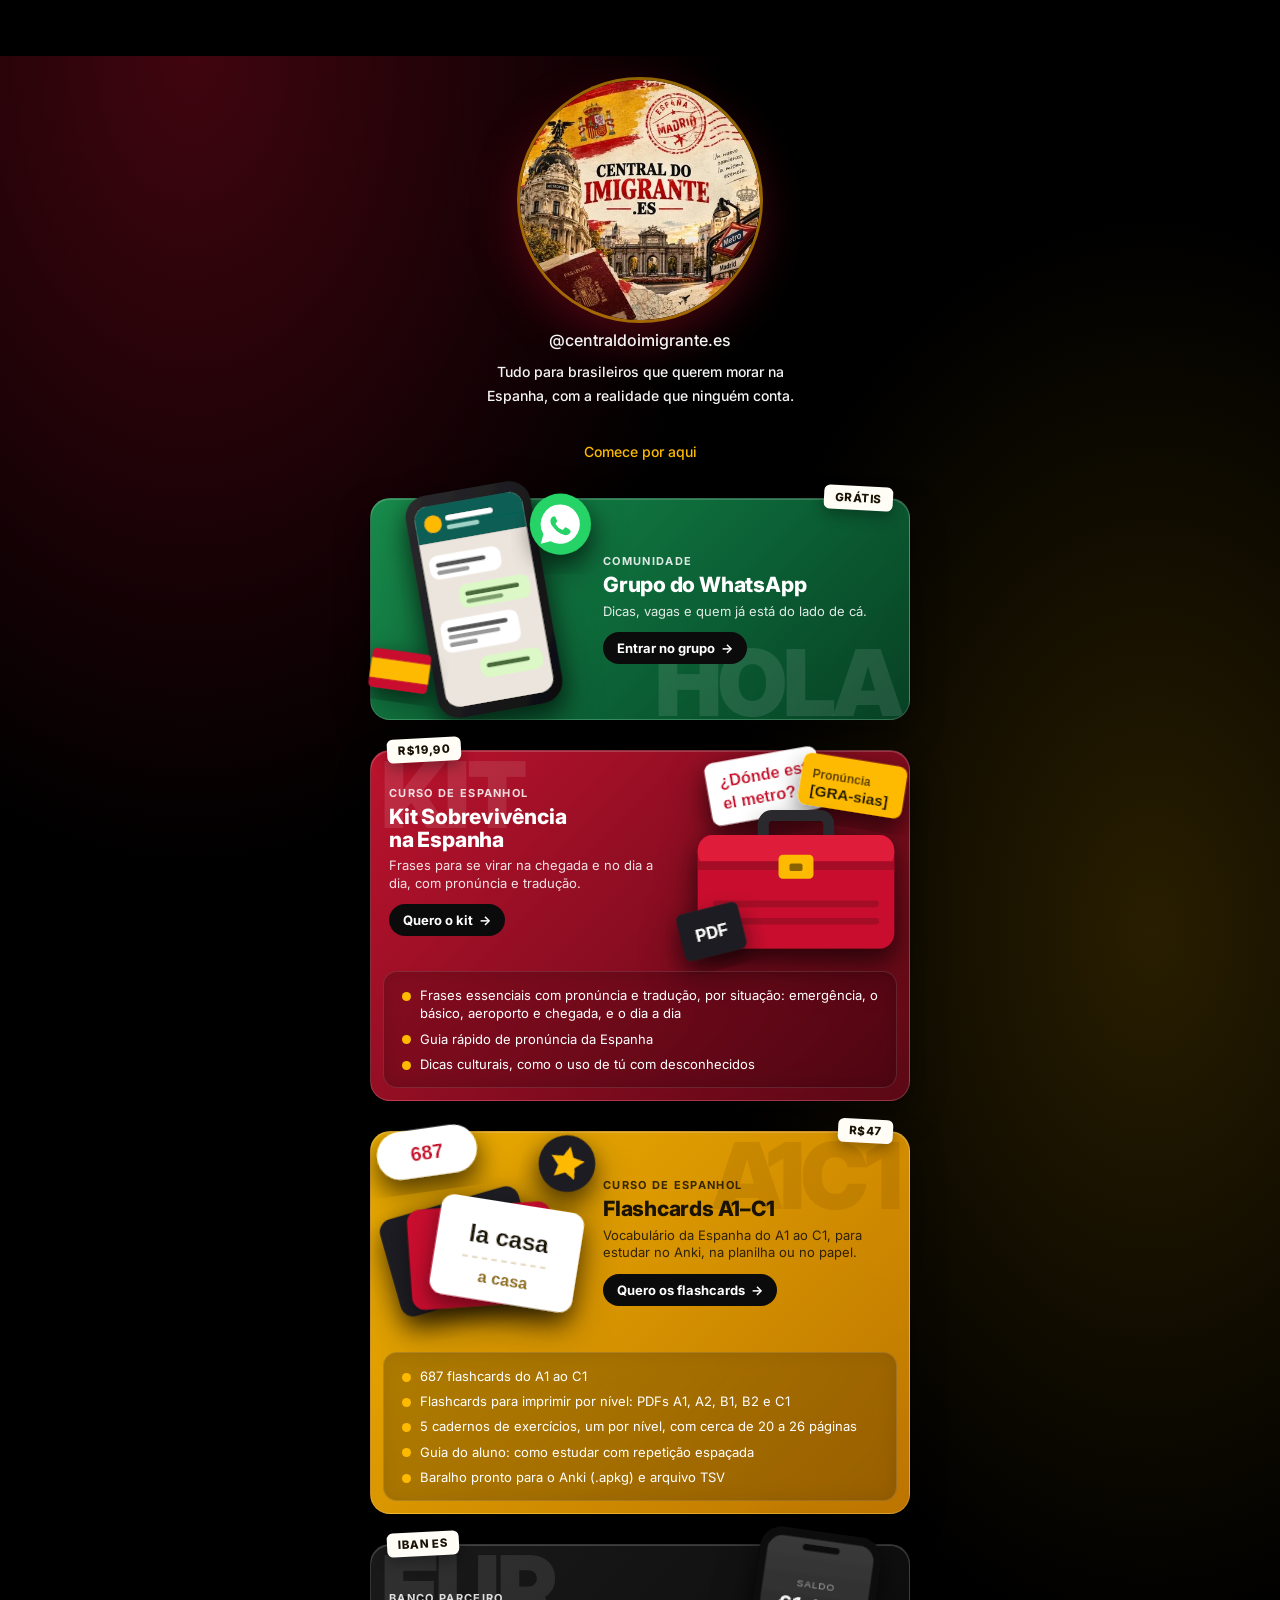
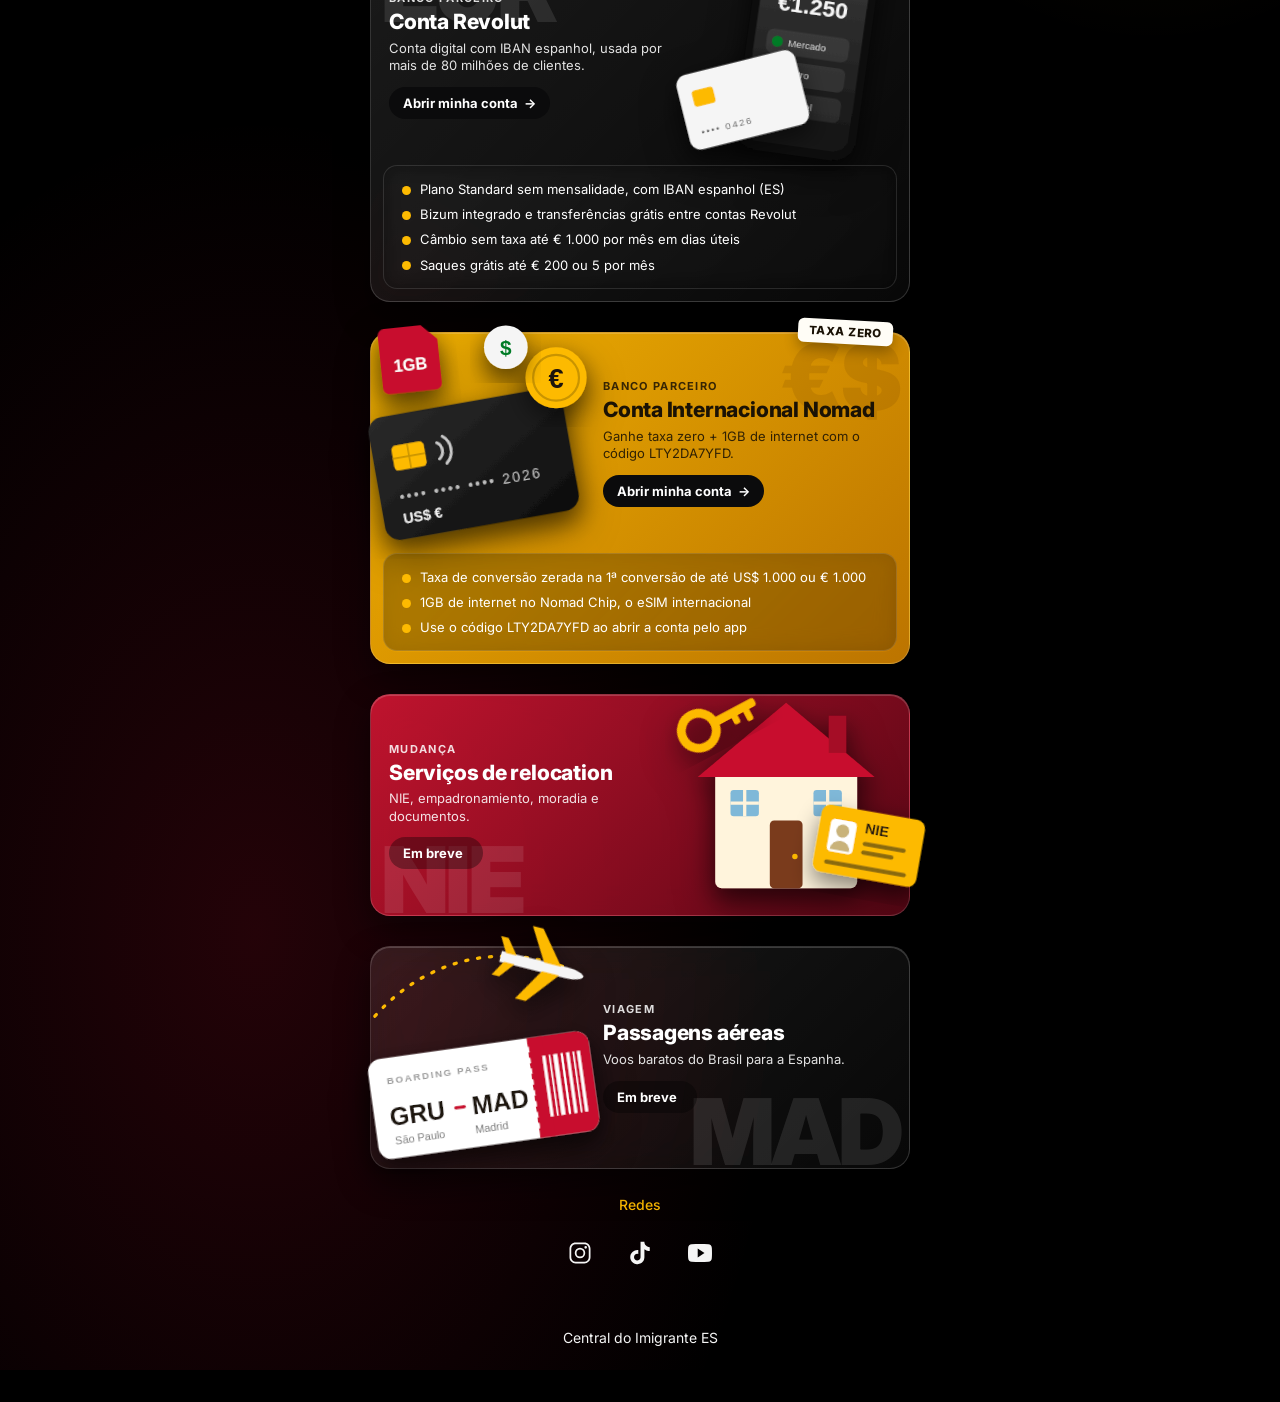
==== central-imigrante/index.html @ d22f8318 "Central do Imigrante: vantagens da Revolut no card Co-Authored-By: Claude Opus 5.5 <noreply@anthropi" ====
<!DOCTYPE html>
<!-- Página gerada por build.js. Edite profiles/*.json ou site.json e rode: node build.js -->
<html lang="pt-BR">
  <head>
    <meta charset="UTF-8" />

    <meta http-equiv="X-UA-Compatible" content="IE=edge" />
    <meta
      name="viewport"
      content="width=device-width, initial-scale=1.0, viewport-fit=cover"
    />
    <title>Central do Imigrante ES (@centraldoimigrante.es)</title>
    <meta name="description" content="Grupo do WhatsApp, cursos de espanhol, serviços de relocation, passagens aéreas e os bancos parceiros Nomad e Revolut para brasileiros que vão morar na Espanha." />
    <meta name="author" content="Central do Imigrante ES" />
    <meta name="robots" content="index,follow" />
    <meta
      name="theme-color"
      content="#000000"
      data-theme-dark="#000000"
      data-theme-light="#d0d0d0"
    />
    <link rel="canonical" href="https://central-do-imigrante.vercel.app/" />
    <link rel="icon" href="../assets/central-imigrante/favicon.png" type="image/png" />
    <link rel="apple-touch-icon" href="../assets/central-imigrante/favicon.png" />
    <meta property="og:type" content="website" />
    <meta property="og:locale" content="pt_BR" />
    <meta property="og:site_name" content="Central do Imigrante ES" />
    <meta property="og:title" content="Central do Imigrante ES (@centraldoimigrante.es)" />
    <meta property="og:description" content="Grupo do WhatsApp, cursos de espanhol, serviços de relocation, passagens aéreas e os bancos parceiros Nomad e Revolut para brasileiros que vão morar na Espanha." />
    <meta property="og:url" content="https://central-do-imigrante.vercel.app/" />
    <meta property="og:image" content="https://central-do-imigrante.vercel.app/assets/og-central-imigrante.png" />
    <meta property="og:image:type" content="image/png" />
    <meta property="og:image:width" content="1200" />
    <meta property="og:image:height" content="630" />
    <meta property="og:image:alt" content="Central do Imigrante ES. Links para brasileiros que vão morar na Espanha." />
    <meta name="twitter:card" content="summary_large_image" />
    <meta name="twitter:title" content="Central do Imigrante ES (@centraldoimigrante.es)" />
    <meta name="twitter:description" content="Grupo do WhatsApp, cursos de espanhol, serviços de relocation, passagens aéreas e os bancos parceiros Nomad e Revolut para brasileiros que vão morar na Espanha." />
    <meta name="twitter:image" content="https://central-do-imigrante.vercel.app/assets/og-central-imigrante.png" />
    <meta name="twitter:image:alt" content="Central do Imigrante ES. Links para brasileiros que vão morar na Espanha." />
    <script type="application/ld+json">{"@context":"https://schema.org","@type":"ProfilePage","inLanguage":"pt-BR","name":"Central do Imigrante ES (@centraldoimigrante.es)","description":"Grupo do WhatsApp, cursos de espanhol, serviços de relocation, passagens aéreas e os bancos parceiros Nomad e Revolut para brasileiros que vão morar na Espanha.","url":"https://central-do-imigrante.vercel.app/","mainEntity":{"@type":"Organization","name":"Central do Imigrante ES","description":"Tudo para brasileiros que querem morar na Espanha, com a realidade que ninguém conta.","url":"https://central-do-imigrante.vercel.app/","alternateName":"@centraldoimigrante.es","sameAs":["https://www.instagram.com/centraldoimigrante.es/","https://www.tiktok.com/@centraldoimigrante.es","https://www.youtube.com/channel/UC3k_I2NyF59BYWpbcjI9RxA"]}}</script>
    <link rel="preconnect" href="https://fonts.googleapis.com" />
    <link rel="preconnect" href="https://fonts.gstatic.com" crossorigin />
    <link
      href="https://fonts.googleapis.com/css2?family=Inter:wght@400;500&display=swap"
      rel="stylesheet"
    />
    <link rel="stylesheet" href="../style.css" />
    <style id="profile-theme">
    :root {
      --text-color: #f5f5f5;
      --stroke-color: rgba(255, 255, 255, 0.14);
      --surface-color: rgba(255, 255, 255, 0.06);
      --surface-color-hover: rgba(255, 255, 255, 0.11);
      --highlight-color: rgba(253, 186, 1, 0.14);
      --accent: #fdba01;
      --accent-text: #000000;
      --mark: #c8102e;
      --page-bg: #000000;
      --bg-url: radial-gradient(60% 40% at 15% 0%, rgba(200, 16, 46, 0.32), transparent 70%), radial-gradient(50% 35% at 90% 30%, rgba(253, 186, 1, 0.16), transparent 70%), radial-gradient(60% 40% at 20% 85%, rgba(200, 16, 46, 0.18), transparent 70%);
      --section-color: #fdba01;
      --subtitle-color: #fdba01;
      --glass-blur: 18px;
      --glass-saturate: 160%;
      --glass-shine: inset 0 1px 0 rgba(255, 255, 255, 0.12), 0 8px 32px rgba(0, 0, 0, 0.45);
      --card-radius: 16px;
    }
    .light {

    }
  </style>
    
  </head>
  <body>
    <a class="skip" href="#conteudo">Ir para os links</a>
    <main id="container">
      <header id="profile">
        <img
          class="seal"
          src="../assets/central-imigrante/avatar.webp"
          data-avatar="../assets/central-imigrante/avatar.webp"
          data-avatar-light="../assets/central-imigrante/avatar.webp"
          alt="Logo da Central do Imigrante .ES: bandeira da Espanha, Edifício Metrópolis, Puerta de Alcalá, passaporte espanhol e placa do Metro de Madrid"
          width="512" height="512"
        />
        <h1 class="sr-only">Central do Imigrante ES</h1>
        
        <p id="handle"><a href="https://www.instagram.com/centraldoimigrante.es/?utm_source=instagram&amp;utm_medium=bio&amp;utm_campaign=central-imigrante">@centraldoimigrante.es</a></p>
        <p id="bio">Tudo para brasileiros que querem morar na Espanha, com a realidade que ninguém conta.</p>
        
      </header>



      <div id="conteudo">
              <section aria-labelledby="secao-servicos">
        <h2 id="secao-servicos" class="section-title">Comece por aqui</h2>
        <ul class="banners">
        <li>
          <a id="grupo-whatsapp" href="https://chat.whatsapp.com/Jvb3VwpCTy92LDZvYSrImV" data-link-id="grupo-whatsapp" class="banner tone-green" target="_blank" rel="noopener noreferrer">
            <span class="banner-word" aria-hidden="true">HOLA</span>
            <span class="banner-art"><img src="../assets/central-imigrante/whatsapp.svg" alt="" loading="lazy" decoding="async" /></span>
            <span class="banner-copy">
              <span class="banner-eyebrow">Comunidade</span>
              <span class="banner-title">Grupo do WhatsApp</span>
              <span class="banner-desc">Dicas, vagas e quem já está do lado de cá.</span>
              <span class="banner-cta">Entrar no grupo</span>
            </span>
            <span class="banner-sticker">GRÁTIS</span>
            <span class="sr-only"> (abre em nova aba)</span>
          </a>
        </li>
        <li>
          <a id="kit-sobrevivencia" href="https://lastlink.com/p/CA990C2E4/checkout-payment?utm_source=instagram&amp;utm_medium=bio&amp;utm_campaign=central-imigrante" data-link-id="kit-sobrevivencia" class="banner tone-red flip has-list" target="_blank" rel="noopener noreferrer">
            <span class="banner-word" aria-hidden="true">KIT</span>
            <span class="banner-art"><img src="../assets/central-imigrante/kit.svg" alt="" loading="lazy" decoding="async" /></span>
            <span class="banner-copy">
              <span class="banner-eyebrow">Curso de espanhol</span>
              <span class="banner-title">Kit Sobrevivência na Espanha</span>
              <span class="banner-desc">Frases para se virar na chegada e no dia a dia, com pronúncia e tradução.</span>
              <span class="banner-cta">Quero o kit</span>
            </span>
            <ul class="banner-list">
              <li>Frases essenciais com pronúncia e tradução, por situação: emergência, o básico, aeroporto e chegada, e o dia a dia</li>
              <li>Guia rápido de pronúncia da Espanha</li>
              <li>Dicas culturais, como o uso de tú com desconhecidos</li>
            </ul>
            <span class="banner-sticker">R$19,90</span>
            <span class="sr-only"> (abre em nova aba)</span>
          </a>
        </li>
        <li>
          <a id="flashcards" href="https://lastlink.com/p/CC267EA60/checkout-payment?utm_source=instagram&amp;utm_medium=bio&amp;utm_campaign=central-imigrante" data-link-id="flashcards" class="banner tone-gold has-list" target="_blank" rel="noopener noreferrer">
            <span class="banner-word" aria-hidden="true">A1C1</span>
            <span class="banner-art"><img src="../assets/central-imigrante/flashcards.svg" alt="" loading="lazy" decoding="async" /></span>
            <span class="banner-copy">
              <span class="banner-eyebrow">Curso de espanhol</span>
              <span class="banner-title">Flashcards A1–C1</span>
              <span class="banner-desc">Vocabulário da Espanha do A1 ao C1, para estudar no Anki, na planilha ou no papel.</span>
              <span class="banner-cta">Quero os flashcards</span>
            </span>
            <ul class="banner-list">
              <li>687 flashcards do A1 ao C1</li>
              <li>Flashcards para imprimir por nível: PDFs A1, A2, B1, B2 e C1</li>
              <li>5 cadernos de exercícios, um por nível, com cerca de 20 a 26 páginas</li>
              <li>Guia do aluno: como estudar com repetição espaçada</li>
              <li>Baralho pronto para o Anki (.apkg) e arquivo TSV</li>
            </ul>
            <span class="banner-sticker">R$47</span>
            <span class="sr-only"> (abre em nova aba)</span>
          </a>
        </li>
        <li>
          <a id="revolut" href="https://revolut.com/referral/?referral-code=dougla_xh_ynfl!NOV1-26-noreward&amp;geo-redirect" data-link-id="revolut" class="banner tone-ink flip has-list" target="_blank" rel="noopener noreferrer">
            <span class="banner-word" aria-hidden="true">EUR</span>
            <span class="banner-art"><img src="../assets/central-imigrante/conta-app.svg" alt="" loading="lazy" decoding="async" /></span>
            <span class="banner-copy">
              <span class="banner-eyebrow">Banco parceiro</span>
              <span class="banner-title">Conta Revolut</span>
              <span class="banner-desc">Conta digital com IBAN espanhol, usada por mais de 80 milhões de clientes.</span>
              <span class="banner-cta">Abrir minha conta</span>
            </span>
            <ul class="banner-list">
              <li>Plano Standard sem mensalidade, com IBAN espanhol (ES)</li>
              <li>Bizum integrado e transferências grátis entre contas Revolut</li>
              <li>Câmbio sem taxa até € 1.000 por mês em dias úteis</li>
              <li>Saques grátis até € 200 ou 5 por mês</li>
            </ul>
            <span class="banner-sticker">IBAN ES</span>
            <span class="sr-only"> (abre em nova aba)</span>
          </a>
        </li>
        <li>
          <a id="nomad" href="https://nomad.onelink.me/wIQT/Travel?code=LTY2DA7YFD%26n=Douglas" data-link-id="nomad" class="banner tone-gold has-list" target="_blank" rel="noopener noreferrer">
            <span class="banner-word" aria-hidden="true">€$</span>
            <span class="banner-art"><img src="../assets/central-imigrante/conta.svg" alt="" loading="lazy" decoding="async" /></span>
            <span class="banner-copy">
              <span class="banner-eyebrow">Banco parceiro</span>
              <span class="banner-title">Conta Internacional Nomad</span>
              <span class="banner-desc">Ganhe taxa zero + 1GB de internet com o código LTY2DA7YFD.</span>
              <span class="banner-cta">Abrir minha conta</span>
            </span>
            <ul class="banner-list">
              <li>Taxa de conversão zerada na 1ª conversão de até US$ 1.000 ou € 1.000</li>
              <li>1GB de internet no Nomad Chip, o eSIM internacional</li>
              <li>Use o código LTY2DA7YFD ao abrir a conta pelo app</li>
            </ul>
            <span class="banner-sticker">TAXA ZERO</span>
            <span class="sr-only"> (abre em nova aba)</span>
          </a>
        </li>
        <li>
          <a id="relocation" href="#relocation" data-link-id="relocation" class="banner tone-red flip soon">
            <span class="banner-word" aria-hidden="true">NIE</span>
            <span class="banner-art"><img src="../assets/central-imigrante/relocation.svg" alt="" loading="lazy" decoding="async" /></span>
            <span class="banner-copy">
              <span class="banner-eyebrow">Mudança</span>
              <span class="banner-title">Serviços de relocation</span>
              <span class="banner-desc">NIE, empadronamiento, moradia e documentos.</span>
              <span class="banner-cta">Em breve</span>
            </span>
          </a>
        </li>
        <li>
          <a id="passagens" href="#passagens" data-link-id="passagens" class="banner tone-ink soon">
            <span class="banner-word" aria-hidden="true">MAD</span>
            <span class="banner-art"><img src="../assets/central-imigrante/passagens.svg" alt="" loading="lazy" decoding="async" /></span>
            <span class="banner-copy">
              <span class="banner-eyebrow">Viagem</span>
              <span class="banner-title">Passagens aéreas</span>
              <span class="banner-desc">Voos baratos do Brasil para a Espanha.</span>
              <span class="banner-cta">Em breve</span>
            </span>
          </a>
        </li>
        </ul>
      </section>
      </div>

            <section class="social-section" aria-labelledby="secao-redes">
        <h2 id="secao-redes" class="section-title">Redes</h2>
        <div id="social-links">
        <a href="https://www.instagram.com/centraldoimigrante.es/?utm_source=instagram&amp;utm_medium=bio&amp;utm_campaign=central-imigrante" data-link-id="instagram" aria-label="Instagram (abre em nova aba)" target="_blank" rel="me noopener noreferrer">
          <svg viewBox="0 0 512 512" aria-hidden="true" focusable="false"><path fill="currentColor" d="M349.33 69.33a93.62 93.62 0 0193.34 93.34v186.66a93.62 93.62 0 01-93.34 93.34H162.67a93.62 93.62 0 01-93.34-93.34V162.67a93.62 93.62 0 0193.34-93.34h186.66m0-37.33H162.67C90.8 32 32 90.8 32 162.67v186.66C32 421.2 90.8 480 162.67 480h186.66C421.2 480 480 421.2 480 349.33V162.67C480 90.8 421.2 32 349.33 32z"/><path fill="currentColor" d="M377.33 162.67a28 28 0 1128-28 27.94 27.94 0 01-28 28zM256 181.33A74.67 74.67 0 11181.33 256 74.75 74.75 0 01256 181.33m0-37.33a112 112 0 10112 112 112 112 0 00-112-112z"/></svg>
        </a>
        <a href="https://www.tiktok.com/@centraldoimigrante.es?utm_source=instagram&amp;utm_medium=bio&amp;utm_campaign=central-imigrante" data-link-id="tiktok" aria-label="TikTok (abre em nova aba)" target="_blank" rel="me noopener noreferrer">
          <svg viewBox="0 0 512 512" aria-hidden="true" focusable="false"><path fill="currentColor" d="M412.19 118.66a109.27 109.27 0 01-9.45-5.5 132.87 132.87 0 01-24.27-20.62c-18.1-20.71-24.86-41.72-27.35-56.43h.1C349.14 23.9 350 16 350.13 16h-82.44v318.78c0 4.28 0 8.51-.18 12.69 0 .52-.05 1-.08 1.56 0 .23 0 .47-.05.71v.18a70 70 0 01-35.22 55.56 68.8 68.8 0 01-34.11 9c-38.41 0-69.54-31.32-69.54-70s31.13-70 69.54-70a68.9 68.9 0 0121.41 3.39l.1-83.94a153.14 153.14 0 00-118 34.52 161.79 161.79 0 00-35.3 43.53c-3.48 6-16.61 30.11-18.2 69.24-1 22.21 5.67 45.22 8.85 54.73v.2c2 5.6 9.75 24.71 22.38 40.82A167.53 167.53 0 00115 470.66v-.2l.2.2c39.91 27.12 84.16 25.34 84.16 25.34 7.66-.31 33.32 0 62.46-13.81 32.32-15.31 50.72-38.12 50.72-38.12a158.46 158.46 0 0027.64-45.93c7.46-19.61 9.95-43.13 9.95-52.53V176.49c1 .6 14.32 9.41 14.32 9.41s19.19 12.3 49.13 20.31c21.48 5.7 50.42 6.9 50.42 6.9v-81.84c-10.14 1.1-30.73-2.1-51.81-12.61z"/></svg>
        </a>
        <a href="https://www.youtube.com/channel/UC3k_I2NyF59BYWpbcjI9RxA?utm_source=instagram&amp;utm_medium=bio&amp;utm_campaign=central-imigrante" data-link-id="youtube" aria-label="YouTube (abre em nova aba)" target="_blank" rel="me noopener noreferrer">
          <svg viewBox="0 0 512 512" aria-hidden="true" focusable="false"><path fill="currentColor" d="M508.64 148.79c0-45-33.1-81.2-74-81.2C379.24 65 322.74 64 265 64h-18c-57.6 0-114.2 1-169.6 3.6C36.6 67.6 3.5 104 3.5 149 1 184.59-.06 220.19 0 255.79q-.15 53.4 3.4 106.9c0 45 33.1 81.5 73.9 81.5 58.2 2.7 117.9 3.9 178.6 3.8q91.2.3 178.6-3.8c40.9 0 74-36.5 74-81.5 2.4-35.7 3.5-71.3 3.4-107q.34-53.4-3.26-106.9zM207 353.89v-196.5l145 98.2z"/></svg>
        </a>
        </div>
      </section>

      <footer>Central do Imigrante ES</footer>
    </main>

    <script>window.DEVLINKS = {"profile":"central-imigrante","analytics":{"enabled":false,"vercel":false,"plausibleDomain":""}}</script>
    <script src="../script.js"></script>
  </body>
</html>
---- style.css ----
* {
  margin: 0;
  padding: 0;
  box-sizing: border-box;
}

:root {
  --text-color: white;
  --bg-url: url(./assets/bg-mobile.jpg);
  --stroke-color: rgba(255, 255, 255, 0.5);
  --surface-color: rgba(255, 255, 255, 0.05);
  --surface-color-hover: rgba(0, 0, 0, 0.02);
  --highlight-color: rgba(255, 255, 255, 0.2);
  --switch-bg-url: url(./assets/moon-stars.svg);
  --accent: #ffffff;
  --accent-text: #000000;
  --mark: var(--text-color);
  --page-bg: #2a0246;
  --section-color: var(--text-color);
  --subtitle-color: var(--text-color);
  color-scheme: dark;
}

.light {
  --text-color: black;
  --bg-url: url(./assets/bg-mobile-light.jpg);
  --stroke-color: rgba(0, 0, 0, 0.5);
  --surface-color: rgba(0, 0, 0, 0.05);
  --surface-color-hover: rgba(0, 0, 0, 0.02);
  --highlight-color: rgba(0, 0, 0, 0.1);
  --switch-bg-url: url(./assets/sun.svg);
  --accent: #ffffff;
  --accent-text: #000000;
  --mark: var(--text-color);
  --page-bg: #d0d0d0;
  --section-color: var(--text-color);
  --subtitle-color: var(--text-color);
  color-scheme: light;
}

html,
body {
  background-color: var(--page-bg);
}

body {
  background-image: var(--bg-url);
  background-repeat: no-repeat;
  background-position: top center;
  background-size: cover;
  min-height: 100vh;
}

body * {
  font-family: "Inter", sans-serif;
  color: var(--text-color);
}

.skip {
  position: absolute;
  left: 16px;
  top: 12px;
  z-index: 10;
  padding: 8px 12px;
  background: #000000;
  color: #ffffff;
  border-radius: 8px;
  text-decoration: none;
  transform: translateY(-200%);
}

.skip:focus {
  transform: translateY(0);
}

#container {
  width: 100%;
  max-width: 588px;
  margin: 56px auto 32px;
  padding: 0 max(24px, env(safe-area-inset-right)) 0
    max(24px, env(safe-area-inset-left));
}

/* profile */
#profile {
  text-align: center;
  padding: 24px;
}

#profile img {
  width: 112px;
  height: 112px;
  border-radius: 50%;
  object-fit: cover;
  display: block;
  margin: 0 auto;
}

#profile:has(img.logo) {
  padding-left: 0;
  padding-right: 0;
}

#profile img.logo {
  width: min(100%, 340px);
  height: auto;
  border-radius: 20px;
  object-fit: contain;
  background: #ffffff;
  padding: 12px 14px;
  border: 1px solid rgba(3, 18, 40, 0.08);
  box-shadow: 0 10px 28px rgba(3, 18, 40, 0.18);
}

#profile img.photo {
  border: 3px solid var(--accent);
  box-shadow: 0 10px 28px rgba(3, 18, 40, 0.28);
}

#profile img.mark {
  width: min(100%, 420px);
  height: auto;
  border-radius: 28px;
  object-fit: contain;
  background: transparent;
}

#profile img.seal {
  width: min(64vw, 240px);
  height: auto;
  aspect-ratio: 1;
  border-radius: 50%;
  object-fit: cover;
  background: transparent;
  box-shadow: 0 0 0 3px rgba(253, 186, 1, 0.55), 0 18px 48px rgba(200, 16, 46, 0.35);
}

#profile:has(img.mark) {
  padding-top: 8px;
}

#profile:has(img.mark) #subtitle {
  letter-spacing: 0.02em;
  font-size: 15px;
  margin-top: 14px;
}

#profile h1.sr-only {
  position: absolute;
  width: 1px;
  height: 1px;
  padding: 0;
  margin: -1px;
  overflow: hidden;
  clip: rect(0, 0, 0, 0);
  white-space: nowrap;
  border: 0;
}

#handle a {
  color: inherit;
  text-decoration: none;
}

#handle a:hover,
#handle a:focus-visible {
  text-decoration: underline;
}

#profile img.brand-logo {
  width: 160px;
  height: auto;
  border-radius: 14px;
  object-fit: contain;
  background: #ffffff;
  padding: 8px 10px;
  margin-top: 16px;
  border: 1px solid rgba(3, 18, 40, 0.08);
  box-shadow: 0 6px 18px rgba(3, 18, 40, 0.16);
}

#profile:has(img.photo) #subtitle {
  text-wrap: balance;
  letter-spacing: 0.02em;
}

#profile h1 {
  font-size: 18px;
  font-weight: 500;
  line-height: 1.3;
  margin-top: 16px;
  text-wrap: balance;
}

#profile p {
  font-weight: 500;
  line-height: 24px;
  margin-top: 8px;
}

#bio {
  font-weight: 400;
  font-size: 14px;
  line-height: 22px;
  max-width: 36rem;
  margin-left: auto;
  margin-right: auto;
  text-wrap: balance;
}

#subtitle {
  font-size: 13px;
  font-weight: 500;
  letter-spacing: 0.16em;
  line-height: 24px;
  margin-top: 4px;
  color: var(--subtitle-color);
}

/* switch */
#switch {
  position: relative;
  width: 64px;
  margin: 4px auto;
  cursor: pointer;
}

#switch::after {
  content: "";
  position: absolute;
  inset: -10px -8px;
}

#switch button {
  width: 32px;
  height: 32px;
  background: white var(--switch-bg-url) no-repeat center;
  border: 0;
  border-radius: 50%;
  cursor: pointer;

  position: absolute;
  top: 50%;
  left: 0;
  z-index: 1;
  transform: translateY(-50%);

  animation: slide-back 0.2s;
}

.light #switch button {
  left: 50%;
  animation: slide-in 0.2s forwards;
}

#switch button:hover,
#switch:focus-visible button {
  outline: 8px solid var(--highlight-color);
}

#switch:focus-visible {
  outline: none;
}

#switch span {
  display: block;
  width: 64px;
  height: 24px;
  background: var(--surface-color);
  border: 1px solid var(--stroke-color);
  backdrop-filter: blur(var(--glass-blur, 4px)) saturate(var(--glass-saturate, 100%));
  -webkit-backdrop-filter: blur(var(--glass-blur, 4px)) saturate(var(--glass-saturate, 100%));
  border-radius: 9999px;
}

/* links */
.section-title {
  text-align: center;
  font-size: 14px;
  font-weight: 500;
  line-height: 24px;
  margin-top: 8px;
  color: var(--section-color);
}

ul {
  list-style: none;

  display: flex;
  flex-direction: column;
  gap: 16px;

  padding: 16px 0;
}

ul li a {
  display: flex;
  align-items: center;
  justify-content: flex-start;
  gap: 12px;

  padding: 16px 24px;

  background: var(--surface-color);
  border: 1px solid var(--stroke-color);
  border-radius: var(--card-radius, 8px);
  box-shadow: var(--glass-shine, none);

  backdrop-filter: blur(var(--glass-blur, 4px)) saturate(var(--glass-saturate, 100%));
  -webkit-backdrop-filter: blur(var(--glass-blur, 4px)) saturate(var(--glass-saturate, 100%));

  text-decoration: none;
  font-weight: 500;
  text-align: left;

  transition: background 0.2s, border-color 0.2s;
  -webkit-tap-highlight-color: transparent;
}

ul li a.highlight {
  border-color: var(--mark);
}

ul li:has(a.whatsapp) {
  min-width: 0;
  max-width: 100%;
}

ul li a.whatsapp {
  align-items: flex-start;
  min-width: 0;
  max-width: 100%;
  padding: 14px 16px;
  background: rgba(37, 211, 102, 0.14);
  border-color: #25d366;
}

ul li a.whatsapp .link-icon {
  margin-top: 2px;
}

ul li a.whatsapp .badge {
  flex: none;
  margin-top: 2px;
}

ul li a.whatsapp .link-title,
ul li a.whatsapp .link-desc,
ul li a.whatsapp .link-cta {
  max-width: 100%;
  overflow-wrap: anywhere;
}

ul li a.whatsapp .link-title {
  line-height: 1.3;
}

ul li a.whatsapp .link-cta {
  margin-top: 4px;
  font-size: 14px;
  font-weight: 500;
  line-height: 1.3;
  color: #25d366;
}

ul li a.whatsapp .link-icon {
  color: #25d366;
}

ul li a.whatsapp:hover,
ul li a.whatsapp:focus-visible {
  background: rgba(37, 211, 102, 0.24);
  border-color: #25d366;
}

.light ul li a.whatsapp {
  background: rgba(5, 127, 43, 0.1);
  border-color: #057f2b;
}

.light ul li a.whatsapp .link-icon,
.light ul li a.whatsapp .link-cta {
  color: #057f2b;
}

.light ul li a.whatsapp:hover,
.light ul li a.whatsapp:focus-visible {
  background: rgba(5, 127, 43, 0.16);
  border-color: #057f2b;
}

ul li a:hover,
ul li a:focus-visible {
  background: var(--surface-color-hover);
  border: 1.5px solid var(--text-color);
  outline: none;
}

ul li a:focus-visible {
  outline: 2px solid var(--text-color);
  outline-offset: 3px;
}

ul li a:active {
  opacity: 0.86;
}

.link-icon {
  width: 1.5rem;
  flex: none;
  font-size: 1.25rem;
  line-height: 1;
  text-align: center;
}

.link-icon svg,
#social-links svg {
  display: block;
  width: 24px;
  height: 24px;
}

.link-copy {
  display: flex;
  flex-direction: column;
  align-items: flex-start;
  gap: 2px;
  flex: 1;
  min-width: 0;
}

.link-title,
.link-desc {
  overflow-wrap: break-word;
}

.link-desc {
  font-size: 14px;
  font-weight: 400;
  line-height: 1.35;
  opacity: 0.86;
}

ul li :is(a, article).course {
  flex-direction: column;
  align-items: stretch;
  gap: 10px;
  padding: 16px;
  min-width: 0;
  max-width: 100%;
}

ul li article.course {
  display: flex;
  justify-content: flex-start;
  background: var(--surface-color);
  border: 1px solid var(--stroke-color);
  border-radius: var(--card-radius, 8px);
  box-shadow: var(--glass-shine, none);
  backdrop-filter: blur(var(--glass-blur, 4px)) saturate(var(--glass-saturate, 100%));
  -webkit-backdrop-filter: blur(var(--glass-blur, 4px)) saturate(var(--glass-saturate, 100%));
  font-weight: 500;
  text-align: left;
}

ul li:has(.course) {
  min-width: 0;
  max-width: 100%;
}

ul li :is(a, article).course .course-top {
  display: flex;
  align-items: flex-start;
  gap: 10px;
  min-width: 0;
}

ul li :is(a, article).course .link-title {
  flex: 1;
  min-width: 0;
  line-height: 1.3;
  overflow-wrap: anywhere;
}

ul li :is(a, article).course .link-desc,
ul li :is(a, article).course .link-ladder,
ul li article.course .paused-note {
  overflow-wrap: anywhere;
  max-width: 100%;
}

ul li :is(a, article).course .badge {
  flex: none;
  margin-top: 1px;
}

ul li :is(a, article).course .link-ladder {
  margin: 0;
  font-size: 13px;
  font-weight: 500;
  line-height: 1.35;
  letter-spacing: 0;
  color: var(--subtitle-color);
}

ul li article.course.paused {
  opacity: 0.78;
  cursor: default;
  pointer-events: none;
  border-style: dashed;
  border-color: rgba(247, 244, 239, 0.28);
  background: rgba(255, 255, 255, 0.03);
}

ul li article.course.paused .badge {
  background: rgba(247, 244, 239, 0.16);
  color: #f7f4ef;
}

.paused-state,
.paused-note {
  margin: 0;
  max-width: 100%;
  letter-spacing: 0;
  overflow-wrap: anywhere;
}

.paused-state {
  align-self: flex-start;
  padding: 6px 12px;
  border-radius: 9999px;
  background: rgba(247, 244, 239, 0.14);
  color: #f7f4ef;
  font-size: 13px;
  font-weight: 600;
  line-height: 1.3;
}

.paused-note {
  font-size: 13px;
  font-weight: 400;
  line-height: 1.35;
  opacity: 0.86;
}

.light ul li article.course.paused {
  border-color: rgba(3, 18, 40, 0.28);
  background: rgba(3, 18, 40, 0.04);
}

.light ul li article.course.paused .badge,
.light .paused-state {
  background: rgba(3, 18, 40, 0.08);
  color: #031228;
}

ul.feature-list {
  display: flex;
  flex-direction: column;
  gap: 6px;
  margin: 0;
  padding: 0;
  min-width: 0;
  max-width: 100%;
  list-style: none;
}

ul.feature-list li {
  position: relative;
  min-width: 0;
  max-width: 100%;
  padding-left: 16px;
  font-size: 13px;
  font-weight: 400;
  line-height: 1.4;
  overflow-wrap: anywhere;
}

ul.feature-list li::before {
  content: "";
  position: absolute;
  left: 0;
  top: 0.45em;
  width: 7px;
  height: 7px;
  border-radius: 50%;
  background: var(--section-color);
}

.badge {
  margin-left: auto;
  flex: none;
  padding: 4px 8px;
  border-radius: 9999px;
  background: var(--accent);
  color: var(--accent-text);
  font-size: 12px;
  font-weight: 500;
  line-height: 16px;
  white-space: nowrap;
}

.sr-only {
  position: absolute;
  width: 1px;
  height: 1px;
  padding: 0;
  margin: -1px;
  overflow: hidden;
  clip: rect(0, 0, 0, 0);
  white-space: nowrap;
  border: 0;
}

/* social links */
.social-section #social-links {
  padding-top: 8px;
}

#social-links {
  display: flex;
  justify-content: center;
  flex-wrap: wrap;
  gap: 4px;

  padding: 24px 0;

  font-size: 24px;
}

#social-links a {
  display: flex;
  align-items: center;
  justify-content: center;
  padding: 16px;

  transition: background 0.2s;
  border-radius: 50%;
  -webkit-tap-highlight-color: transparent;
}

#social-links a:hover,
#social-links a:focus-visible {
  background: var(--highlight-color);
  outline: none;
}

#social-links a:focus-visible {
  outline: 2px solid var(--text-color);
  outline-offset: 3px;
}

footer {
  padding: 24px 0;
  text-align: center;
  font-size: 14px;
}

/* media queries */
@media (min-width: 700px) {
  :root {
    --bg-url: url(./assets/bg-desktop.jpg);
  }

  .light {
    --bg-url: url(./assets/bg-desktop-light.jpg);
  }
}

@media (prefers-reduced-motion: reduce) {
  #switch button,
  .light #switch button,
  ul li a,
  #social-links a {
    animation: none;
    transition: none;
  }
}

/* animation */
@keyframes slide-in {
  from {
    left: 0;
  }
  to {
    left: 50%;
  }
}

@keyframes slide-back {
  from {
    left: 50%;
  }
  to {
    left: 0;
  }
}

/* banners: cartão com imagem por serviço (layout "banner") */
ul.banners {
  gap: 30px;
  padding-top: 34px;
}

ul li a.banner {
  position: relative;
  display: grid;
  grid-template-columns: 42% minmax(0, 1fr);
  align-items: stretch;
  gap: 0;
  min-height: 156px;
  padding: 0;
  border-radius: 20px;
  border: 1px solid rgba(255, 255, 255, 0.16);
  box-shadow: inset 0 1px 0 rgba(255, 255, 255, 0.18), 0 14px 34px rgba(0, 0, 0, 0.45);
  isolation: isolate;
  transition: transform 0.2s ease, box-shadow 0.2s ease;
}

ul li a.banner.tone-red { background: linear-gradient(135deg, rgba(214, 22, 52, 0.88), rgba(112, 8, 26, 0.78)); }
ul li a.banner.tone-gold { background: linear-gradient(135deg, rgba(253, 186, 1, 0.94), rgba(214, 132, 0, 0.88)); }
ul li a.banner.tone-green { background: linear-gradient(135deg, rgba(24, 160, 86, 0.88), rgba(6, 78, 44, 0.82)); }
ul li a.banner.tone-ink { background: linear-gradient(135deg, rgba(255, 255, 255, 0.1), rgba(255, 255, 255, 0.03)); }

ul li a.banner:hover,
ul li a.banner:focus-visible {
  border: 1px solid rgba(255, 255, 255, 0.4);
  transform: translateY(-3px);
  box-shadow: inset 0 1px 0 rgba(255, 255, 255, 0.22), 0 20px 40px rgba(0, 0, 0, 0.55);
}
ul li a.banner.tone-red:hover, ul li a.banner.tone-red:focus-visible { background: linear-gradient(135deg, rgba(228, 30, 60, 0.94), rgba(124, 10, 30, 0.84)); }
ul li a.banner.tone-gold:hover, ul li a.banner.tone-gold:focus-visible { background: linear-gradient(135deg, rgba(255, 196, 30, 0.98), rgba(224, 142, 0, 0.92)); }
ul li a.banner.tone-green:hover, ul li a.banner.tone-green:focus-visible { background: linear-gradient(135deg, rgba(30, 176, 96, 0.94), rgba(8, 90, 50, 0.88)); }
ul li a.banner.tone-ink:hover, ul li a.banner.tone-ink:focus-visible { background: linear-gradient(135deg, rgba(255, 255, 255, 0.15), rgba(255, 255, 255, 0.05)); }

.banner-word {
  position: absolute;
  inset: 0;
  z-index: -1;
  overflow: hidden;
  border-radius: inherit;
  display: flex;
  align-items: flex-end;
  justify-content: flex-end;
  padding: 0 10px 0 0;
  font-size: 92px;
  font-weight: 900;
  line-height: 0.78;
  letter-spacing: -0.04em;
  white-space: nowrap;
  color: rgba(255, 255, 255, 0.1) !important;
}
ul li a.banner.flip .banner-word { justify-content: flex-start; padding: 0 0 0 10px; }
ul li a.banner.tone-gold .banner-word { color: rgba(80, 40, 0, 0.12) !important; }

.banner-art {
  position: relative;
  display: flex;
  align-items: flex-end;
  justify-content: center;
  min-width: 0;
}
.banner-art img {
  display: block;
  width: 116%;
  max-width: none;
  margin: -36px -8% -6px;
  filter: drop-shadow(0 12px 18px rgba(0, 0, 0, 0.35));
  transition: transform 0.25s ease;
}
ul li a.banner:hover .banner-art img { transform: translateY(-4px) rotate(-2deg); }

ul li a.banner.flip { grid-template-columns: minmax(0, 1fr) 42%; }
ul li a.banner .banner-art,
ul li a.banner .banner-copy { grid-row: 1; }
ul li a.banner.flip .banner-art { grid-column: 2; }
ul li a.banner.flip .banner-copy { grid-column: 1; }

.banner-copy {
  position: relative;
  z-index: 1;
  display: flex;
  flex-direction: column;
  align-items: flex-start;
  justify-content: center;
  gap: 6px;
  min-width: 0;
  padding: 18px 18px 18px 6px;
}
ul li a.banner.flip .banner-copy { padding: 18px 6px 18px 18px; }

.banner-eyebrow {
  font-size: 11px;
  font-weight: 700;
  letter-spacing: 0.12em;
  text-transform: uppercase;
  opacity: 0.85;
}
.banner-title {
  font-size: 21px;
  font-weight: 800;
  line-height: 1.08;
  letter-spacing: -0.01em;
  text-wrap: balance;
}
.banner-desc {
  font-size: 13px;
  font-weight: 400;
  line-height: 1.35;
  opacity: 0.88;
}
.banner-cta {
  margin-top: 6px;
  display: inline-flex;
  align-items: center;
  gap: 6px;
  padding: 8px 14px;
  border-radius: 999px;
  font-size: 13px;
  font-weight: 700;
  background: #0b0b0c;
  color: #fff !important;
}
.banner-cta::after { content: "→"; color: #fff; }
ul li a.banner.soon .banner-cta { background: rgba(0, 0, 0, 0.35); }
ul li a.banner.soon .banner-cta::after { content: ""; }

ul li a.banner .banner-copy,
ul li a.banner .banner-copy * { color: #fff; }
ul li a.banner.tone-gold .banner-copy,
ul li a.banner.tone-gold .banner-eyebrow,
ul li a.banner.tone-gold .banner-title,
ul li a.banner.tone-gold .banner-desc { color: #1a1205; }

.banner-sticker {
  position: absolute;
  top: -13px;
  right: 16px;
  z-index: 2;
  padding: 5px 11px;
  border-radius: 6px;
  background: #fffdf6;
  color: #1a1205 !important;
  font-size: 11.5px;
  font-weight: 800;
  letter-spacing: 0.04em;
  transform: rotate(3deg);
  box-shadow: 0 6px 14px rgba(0, 0, 0, 0.3);
}
ul li a.banner.flip .banner-sticker { right: auto; left: 16px; transform: rotate(-3deg); }

ul.banners .banner-list {
  grid-column: 1 / -1;
  display: flex;
  flex-direction: column;
  gap: 7px;
  margin: 0 12px 12px;
  padding: 14px 16px;
  list-style: none;
  border-radius: 14px;
  background: rgba(0, 0, 0, 0.28);
  border: 1px solid rgba(255, 255, 255, 0.12);
  backdrop-filter: blur(10px);
  -webkit-backdrop-filter: blur(10px);
}
ul.banners .banner-list li {
  position: relative;
  padding-left: 20px;
  font-size: 13px;
  font-weight: 400;
  line-height: 1.4;
  color: #fff;
}
ul.banners .banner-list li::before {
  content: "";
  position: absolute;
  left: 2px;
  top: 0.45em;
  width: 9px;
  height: 9px;
  border-radius: 50%;
  background: #fdba01;
}
ul li a.banner.tone-gold .banner-list li { color: #fff; }
ul li a.banner.has-list .banner-word { align-items: flex-start; padding-top: 8px; }

@media (max-width: 380px) {
  .banner-title { font-size: 18px; }
  .banner-desc { font-size: 12px; }
  ul li a.banner, ul li a.banner.flip { grid-template-columns: 38% minmax(0, 1fr); }
  ul li a.banner.flip { grid-template-columns: minmax(0, 1fr) 38%; }
}

@media (prefers-reduced-motion: reduce) {
  ul li a.banner, .banner-art img { transition: none; }
  ul li a.banner:hover, ul li a.banner:hover .banner-art img { transform: none; }
}
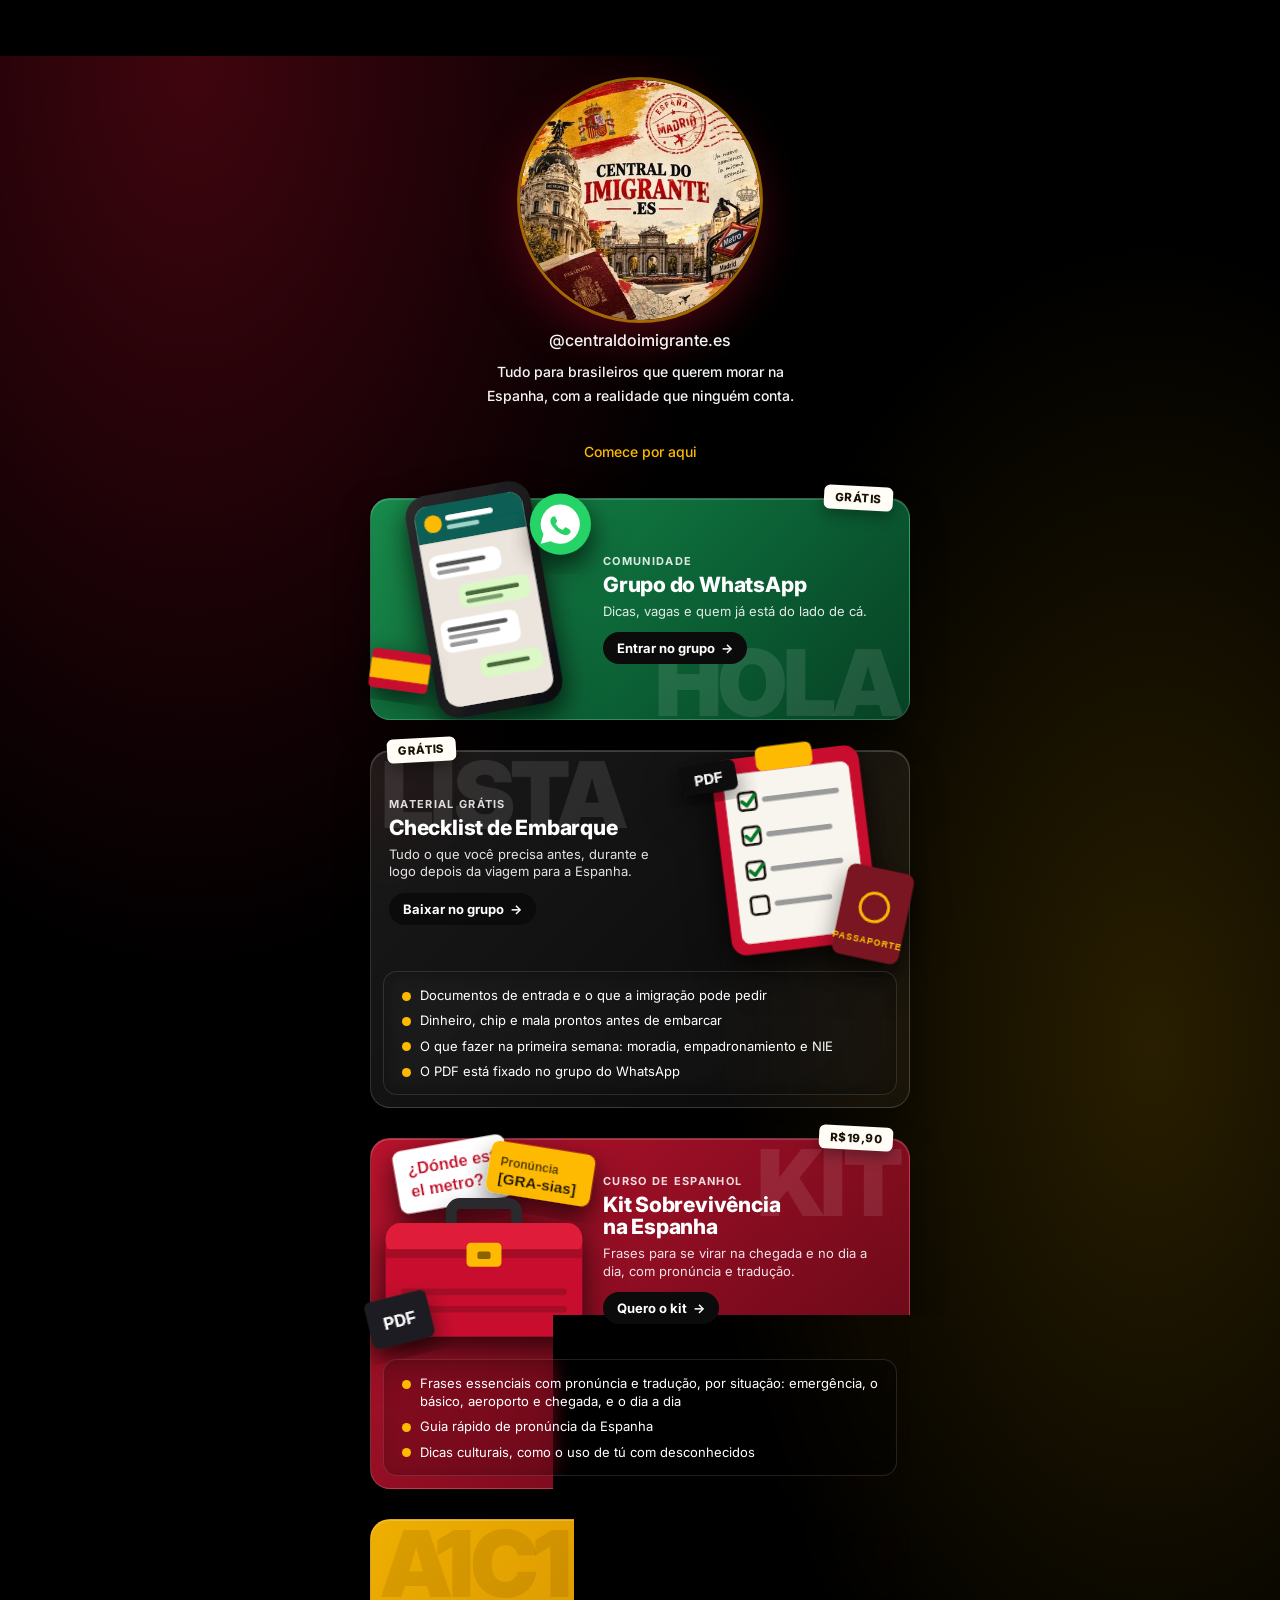
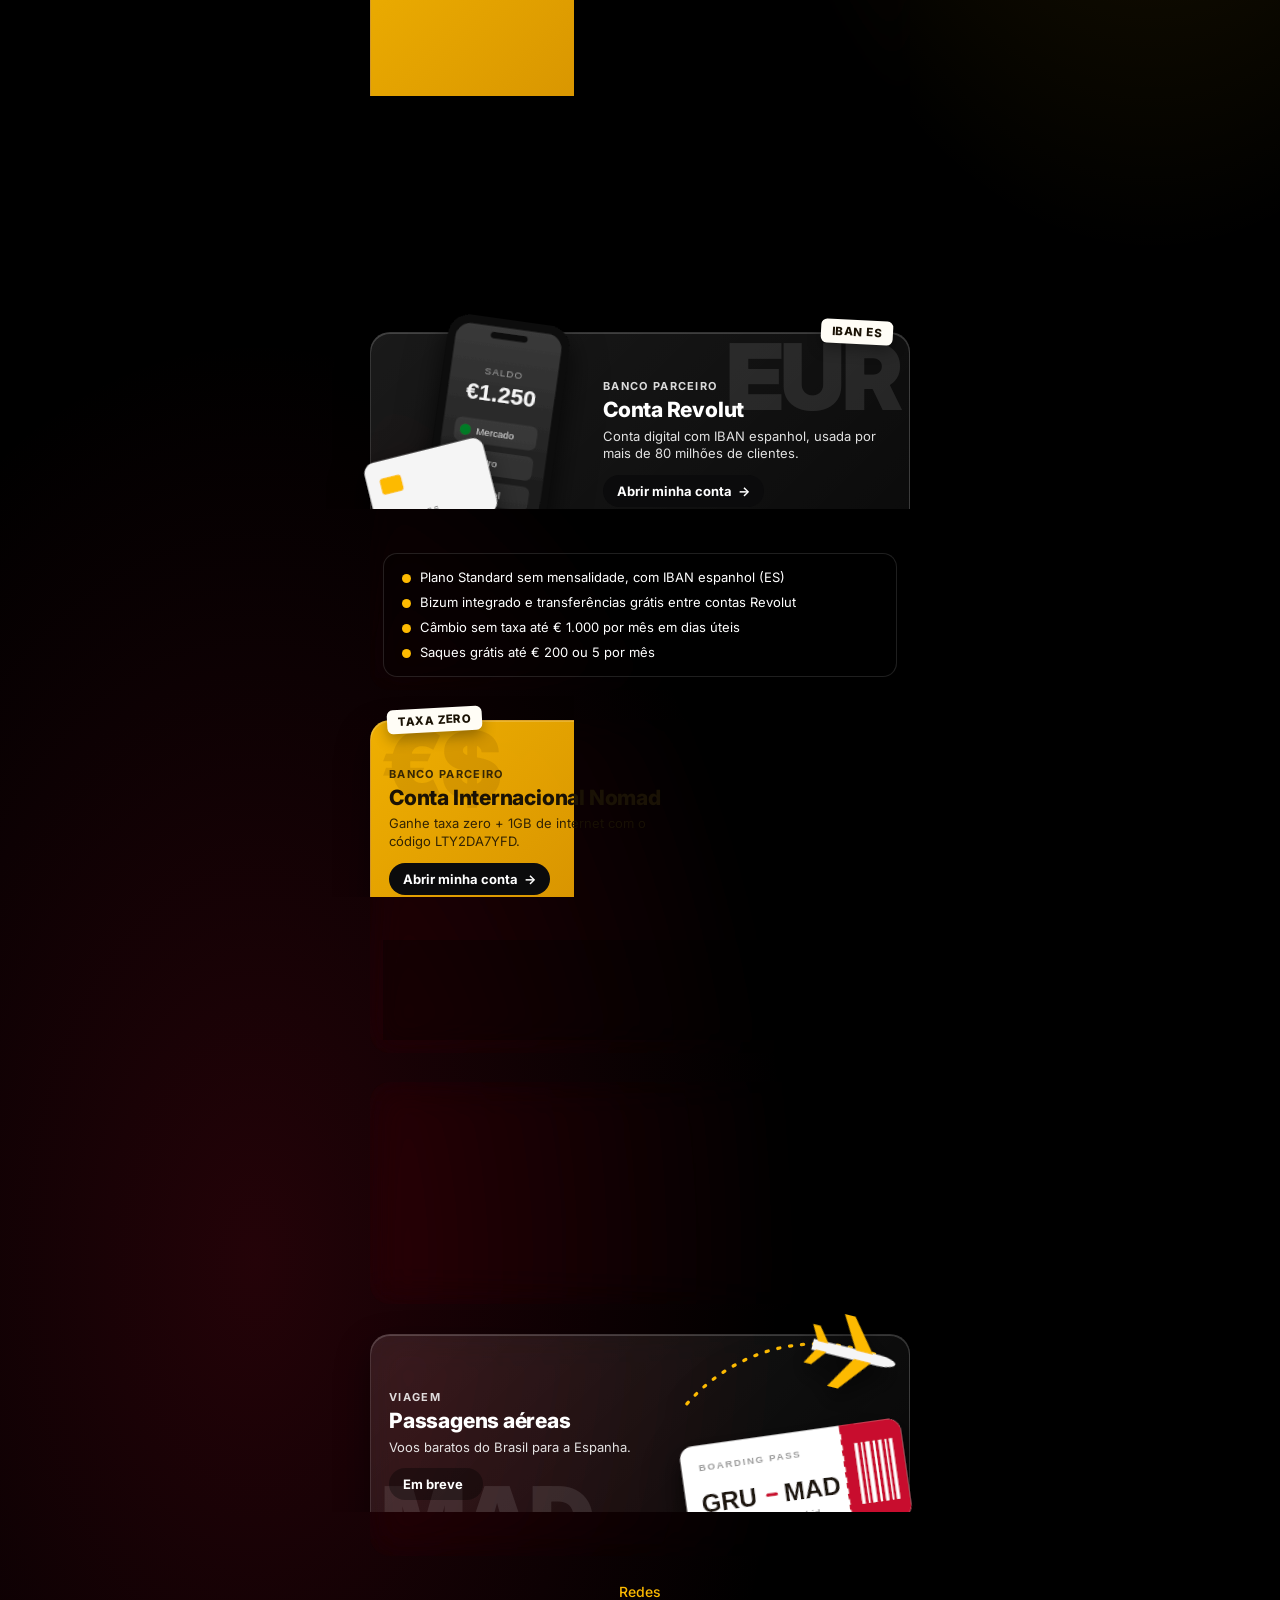
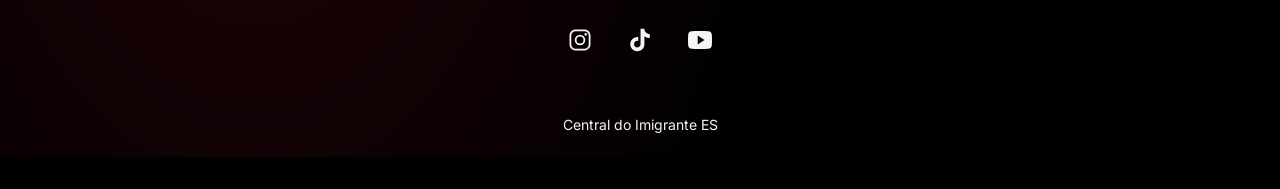
==== commit 34f512d1: "Central do Imigrante: card do Checklist de Embarque, entregue no grupo do WhatsApp Co-Authored-By: C" ====
--- a/central-imigrante/index.html
+++ b/central-imigrante/index.html
@@ -111,7 +111,27 @@
           </a>
         </li>
         <li>
-          <a id="kit-sobrevivencia" href="https://lastlink.com/p/CA990C2E4/checkout-payment?utm_source=instagram&amp;utm_medium=bio&amp;utm_campaign=central-imigrante" data-link-id="kit-sobrevivencia" class="banner tone-red flip has-list" target="_blank" rel="noopener noreferrer">
+          <a id="checklist-embarque" href="https://chat.whatsapp.com/Jvb3VwpCTy92LDZvYSrImV" data-link-id="checklist-embarque" class="banner tone-ink flip has-list" target="_blank" rel="noopener noreferrer">
+            <span class="banner-word" aria-hidden="true">LISTA</span>
+            <span class="banner-art"><img src="../assets/central-imigrante/checklist.svg" alt="" loading="lazy" decoding="async" /></span>
+            <span class="banner-copy">
+              <span class="banner-eyebrow">Material grátis</span>
+              <span class="banner-title">Checklist de Embarque</span>
+              <span class="banner-desc">Tudo o que você precisa antes, durante e logo depois da viagem para a Espanha.</span>
+              <span class="banner-cta">Baixar no grupo</span>
+            </span>
+            <ul class="banner-list">
+              <li>Documentos de entrada e o que a imigração pode pedir</li>
+              <li>Dinheiro, chip e mala prontos antes de embarcar</li>
+              <li>O que fazer na primeira semana: moradia, empadronamiento e NIE</li>
+              <li>O PDF está fixado no grupo do WhatsApp</li>
+            </ul>
+            <span class="banner-sticker">GRÁTIS</span>
+            <span class="sr-only"> (abre em nova aba)</span>
+          </a>
+        </li>
+        <li>
+          <a id="kit-sobrevivencia" href="https://lastlink.com/p/CA990C2E4/checkout-payment?utm_source=instagram&amp;utm_medium=bio&amp;utm_campaign=central-imigrante" data-link-id="kit-sobrevivencia" class="banner tone-red has-list" target="_blank" rel="noopener noreferrer">
             <span class="banner-word" aria-hidden="true">KIT</span>
             <span class="banner-art"><img src="../assets/central-imigrante/kit.svg" alt="" loading="lazy" decoding="async" /></span>
             <span class="banner-copy">
@@ -130,7 +150,7 @@
           </a>
         </li>
         <li>
-          <a id="flashcards" href="https://lastlink.com/p/CC267EA60/checkout-payment?utm_source=instagram&amp;utm_medium=bio&amp;utm_campaign=central-imigrante" data-link-id="flashcards" class="banner tone-gold has-list" target="_blank" rel="noopener noreferrer">
+          <a id="flashcards" href="https://lastlink.com/p/CC267EA60/checkout-payment?utm_source=instagram&amp;utm_medium=bio&amp;utm_campaign=central-imigrante" data-link-id="flashcards" class="banner tone-gold flip has-list" target="_blank" rel="noopener noreferrer">
             <span class="banner-word" aria-hidden="true">A1C1</span>
             <span class="banner-art"><img src="../assets/central-imigrante/flashcards.svg" alt="" loading="lazy" decoding="async" /></span>
             <span class="banner-copy">
@@ -151,7 +171,7 @@
           </a>
         </li>
         <li>
-          <a id="revolut" href="https://revolut.com/referral/?referral-code=dougla_xh_ynfl!NOV1-26-noreward&amp;geo-redirect" data-link-id="revolut" class="banner tone-ink flip has-list" target="_blank" rel="noopener noreferrer">
+          <a id="revolut" href="https://revolut.com/referral/?referral-code=dougla_xh_ynfl!NOV1-26-noreward&amp;geo-redirect" data-link-id="revolut" class="banner tone-ink has-list" target="_blank" rel="noopener noreferrer">
             <span class="banner-word" aria-hidden="true">EUR</span>
             <span class="banner-art"><img src="../assets/central-imigrante/conta-app.svg" alt="" loading="lazy" decoding="async" /></span>
             <span class="banner-copy">
@@ -171,7 +191,7 @@
           </a>
         </li>
         <li>
-          <a id="nomad" href="https://nomad.onelink.me/wIQT/Travel?code=LTY2DA7YFD%26n=Douglas" data-link-id="nomad" class="banner tone-gold has-list" target="_blank" rel="noopener noreferrer">
+          <a id="nomad" href="https://nomad.onelink.me/wIQT/Travel?code=LTY2DA7YFD%26n=Douglas" data-link-id="nomad" class="banner tone-gold flip has-list" target="_blank" rel="noopener noreferrer">
             <span class="banner-word" aria-hidden="true">€$</span>
             <span class="banner-art"><img src="../assets/central-imigrante/conta.svg" alt="" loading="lazy" decoding="async" /></span>
             <span class="banner-copy">
@@ -190,7 +210,7 @@
           </a>
         </li>
         <li>
-          <a id="relocation" href="#relocation" data-link-id="relocation" class="banner tone-red flip soon">
+          <a id="relocation" href="#relocation" data-link-id="relocation" class="banner tone-red soon">
             <span class="banner-word" aria-hidden="true">NIE</span>
             <span class="banner-art"><img src="../assets/central-imigrante/relocation.svg" alt="" loading="lazy" decoding="async" /></span>
             <span class="banner-copy">
@@ -202,7 +222,7 @@
           </a>
         </li>
         <li>
-          <a id="passagens" href="#passagens" data-link-id="passagens" class="banner tone-ink soon">
+          <a id="passagens" href="#passagens" data-link-id="passagens" class="banner tone-ink flip soon">
             <span class="banner-word" aria-hidden="true">MAD</span>
             <span class="banner-art"><img src="../assets/central-imigrante/passagens.svg" alt="" loading="lazy" decoding="async" /></span>
             <span class="banner-copy">
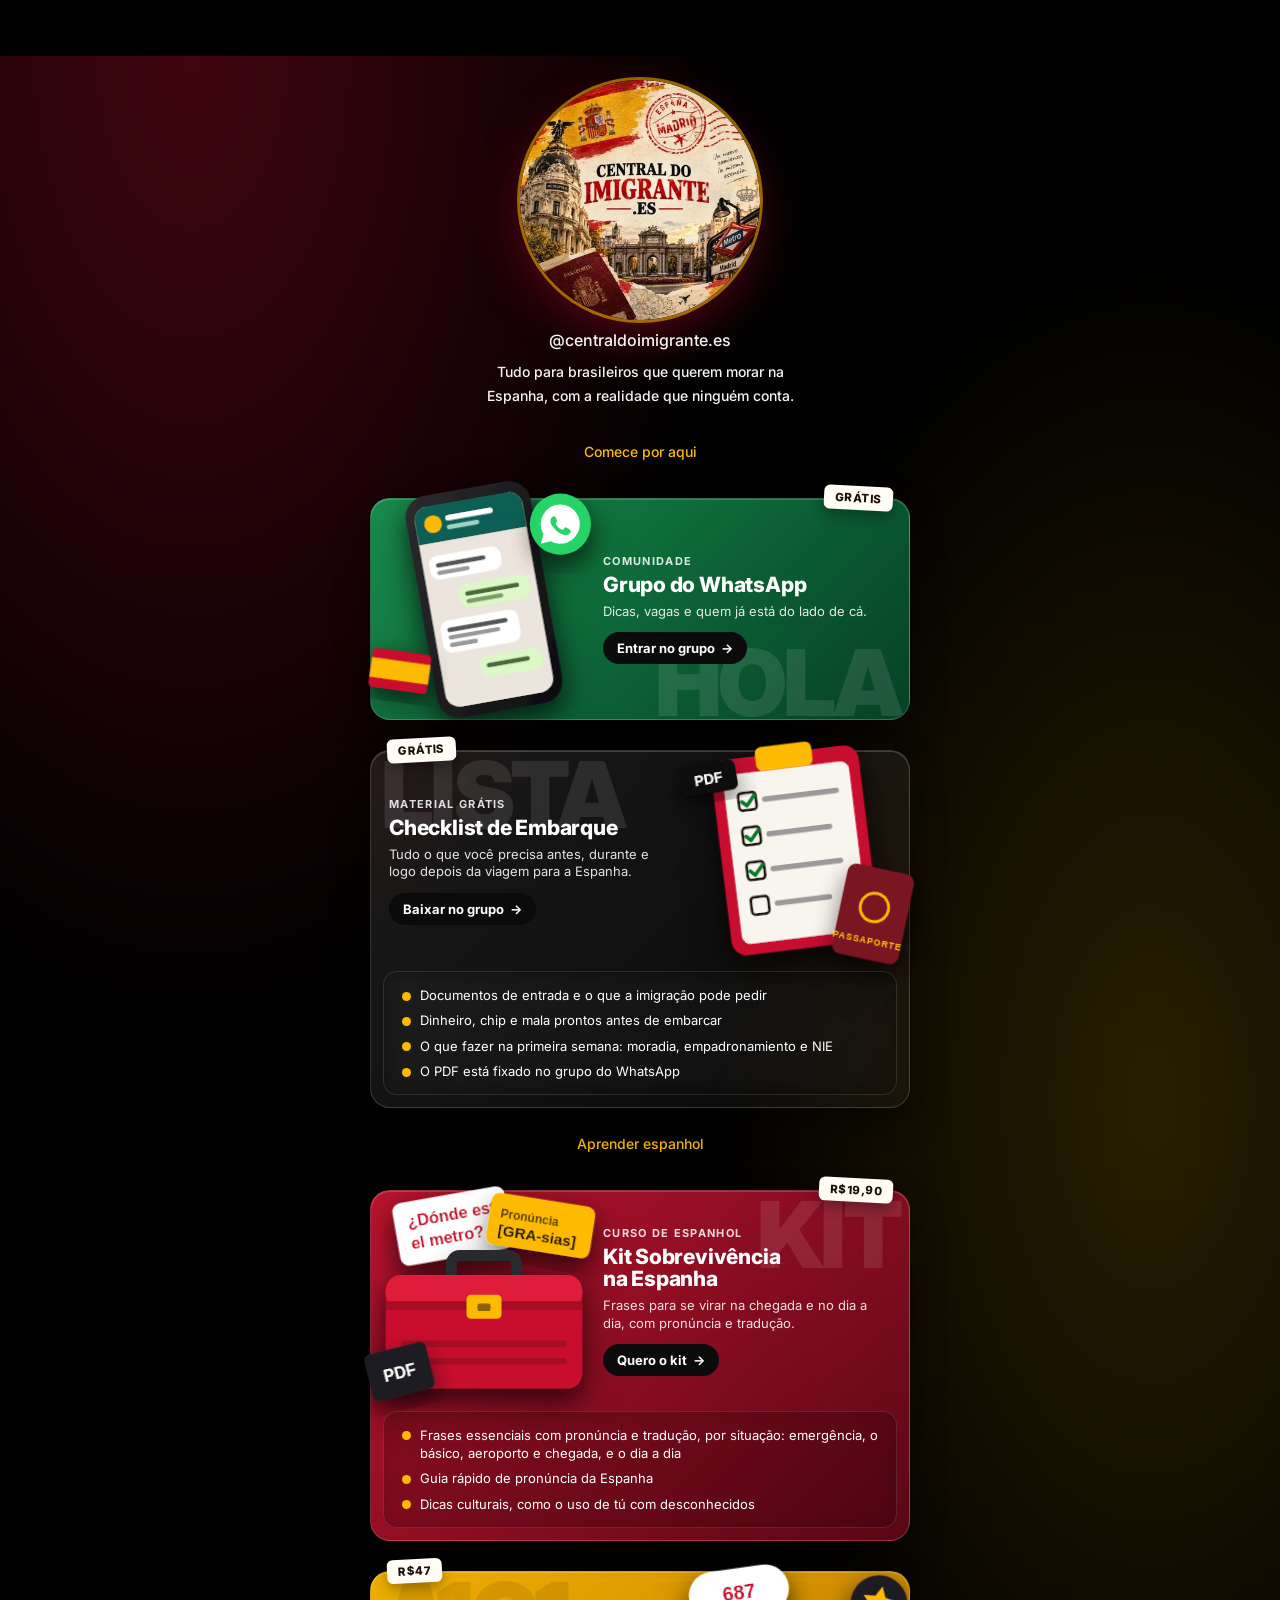
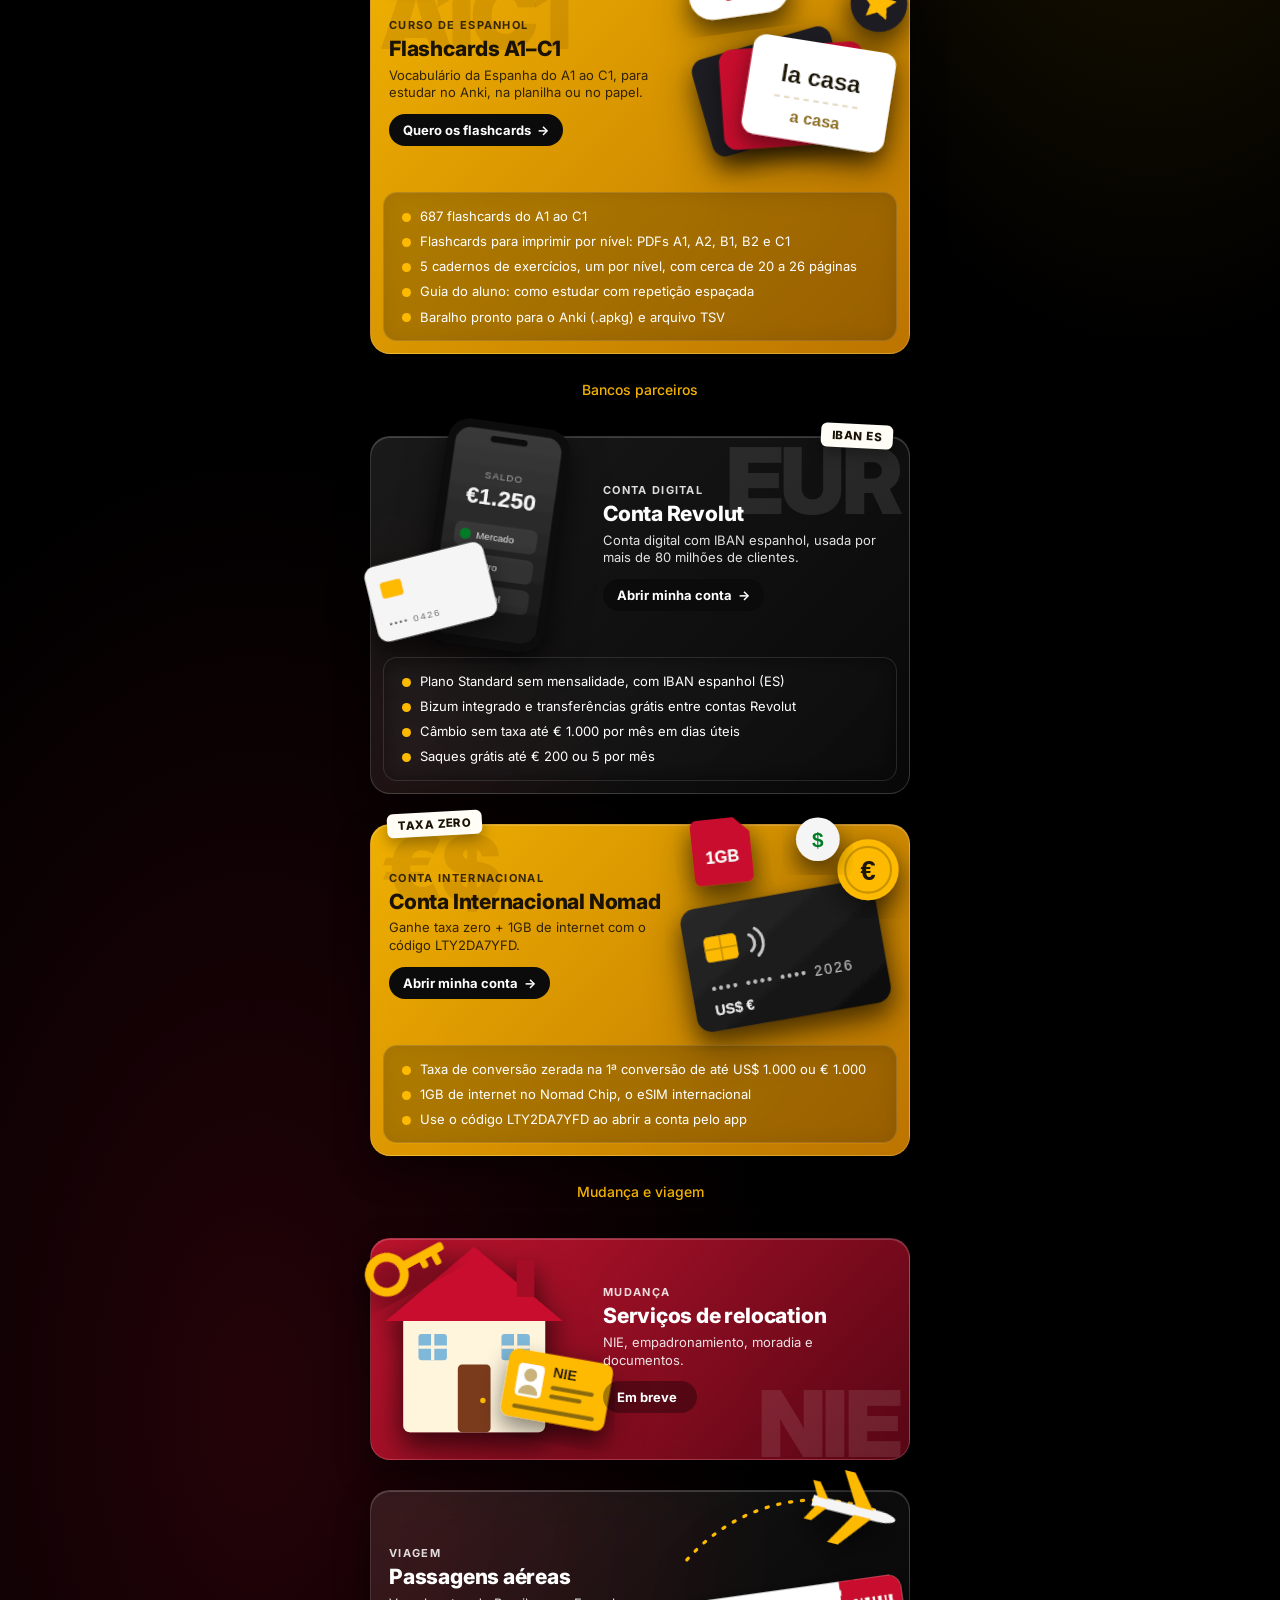
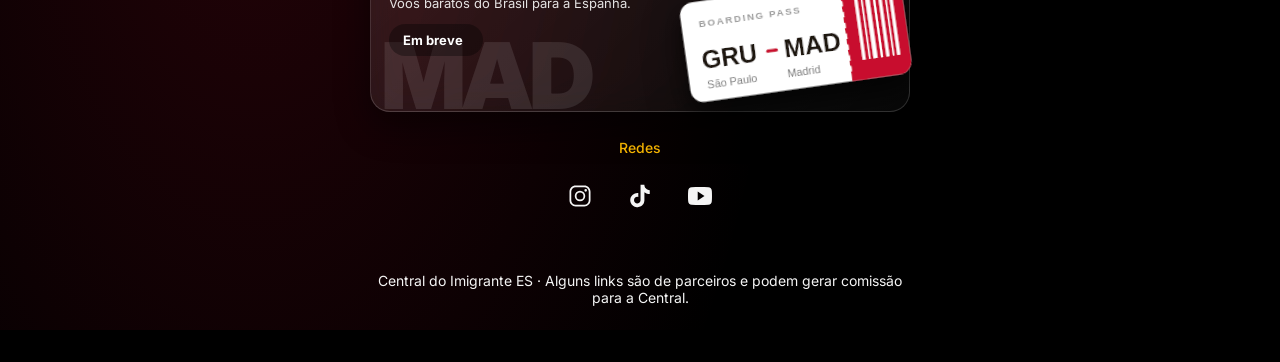
==== commit 7c7ac2bf: "Central do Imigrante: seções por tema, contagem de cliques e aviso de parceiros - build.js: profile." ====
--- a/central-imigrante/index.html
+++ b/central-imigrante/index.html
@@ -69,7 +69,14 @@
 
     }
   </style>
-    
+        <script>
+      window.va =
+        window.va ||
+        function () {
+          ;(window.vaq = window.vaq || []).push(arguments)
+        }
+    </script>
+    <script defer src="/_vercel/insights/script.js"></script>
   </head>
   <body>
     <a class="skip" href="#conteudo">Ir para os links</a>
@@ -93,8 +100,8 @@
 
 
       <div id="conteudo">
-              <section aria-labelledby="secao-servicos">
-        <h2 id="secao-servicos" class="section-title">Comece por aqui</h2>
+              <section aria-labelledby="secao-comece">
+        <h2 id="secao-comece" class="section-title">Comece por aqui</h2>
         <ul class="banners">
         <li>
           <a id="grupo-whatsapp" href="https://chat.whatsapp.com/Jvb3VwpCTy92LDZvYSrImV" data-link-id="grupo-whatsapp" class="banner tone-green" target="_blank" rel="noopener noreferrer">
@@ -130,6 +137,11 @@
             <span class="sr-only"> (abre em nova aba)</span>
           </a>
         </li>
+        </ul>
+      </section>
+      <section aria-labelledby="secao-espanhol">
+        <h2 id="secao-espanhol" class="section-title">Aprender espanhol</h2>
+        <ul class="banners">
         <li>
           <a id="kit-sobrevivencia" href="https://lastlink.com/p/CA990C2E4/checkout-payment?utm_source=instagram&amp;utm_medium=bio&amp;utm_campaign=central-imigrante" data-link-id="kit-sobrevivencia" class="banner tone-red has-list" target="_blank" rel="noopener noreferrer">
             <span class="banner-word" aria-hidden="true">KIT</span>
@@ -170,12 +182,17 @@
             <span class="sr-only"> (abre em nova aba)</span>
           </a>
         </li>
+        </ul>
+      </section>
+      <section aria-labelledby="secao-bancos">
+        <h2 id="secao-bancos" class="section-title">Bancos parceiros</h2>
+        <ul class="banners">
         <li>
           <a id="revolut" href="https://revolut.com/referral/?referral-code=dougla_xh_ynfl!NOV1-26-noreward&amp;geo-redirect" data-link-id="revolut" class="banner tone-ink has-list" target="_blank" rel="noopener noreferrer">
             <span class="banner-word" aria-hidden="true">EUR</span>
             <span class="banner-art"><img src="../assets/central-imigrante/conta-app.svg" alt="" loading="lazy" decoding="async" /></span>
             <span class="banner-copy">
-              <span class="banner-eyebrow">Banco parceiro</span>
+              <span class="banner-eyebrow">Conta digital</span>
               <span class="banner-title">Conta Revolut</span>
               <span class="banner-desc">Conta digital com IBAN espanhol, usada por mais de 80 milhões de clientes.</span>
               <span class="banner-cta">Abrir minha conta</span>
@@ -195,7 +212,7 @@
             <span class="banner-word" aria-hidden="true">€$</span>
             <span class="banner-art"><img src="../assets/central-imigrante/conta.svg" alt="" loading="lazy" decoding="async" /></span>
             <span class="banner-copy">
-              <span class="banner-eyebrow">Banco parceiro</span>
+              <span class="banner-eyebrow">Conta internacional</span>
               <span class="banner-title">Conta Internacional Nomad</span>
               <span class="banner-desc">Ganhe taxa zero + 1GB de internet com o código LTY2DA7YFD.</span>
               <span class="banner-cta">Abrir minha conta</span>
@@ -209,6 +226,11 @@
             <span class="sr-only"> (abre em nova aba)</span>
           </a>
         </li>
+        </ul>
+      </section>
+      <section aria-labelledby="secao-mudanca">
+        <h2 id="secao-mudanca" class="section-title">Mudança e viagem</h2>
+        <ul class="banners">
         <li>
           <a id="relocation" href="#relocation" data-link-id="relocation" class="banner tone-red soon">
             <span class="banner-word" aria-hidden="true">NIE</span>
@@ -252,10 +274,10 @@
         </div>
       </section>
 
-      <footer>Central do Imigrante ES</footer>
+      <footer>Central do Imigrante ES · Alguns links são de parceiros e podem gerar comissão para a Central.</footer>
     </main>
 
-    <script>window.DEVLINKS = {"profile":"central-imigrante","analytics":{"enabled":false,"vercel":false,"plausibleDomain":""}}</script>
+    <script>window.DEVLINKS = {"profile":"central-imigrante","analytics":{"enabled":true,"vercel":true,"plausibleDomain":""}}</script>
     <script src="../script.js"></script>
   </body>
 </html>
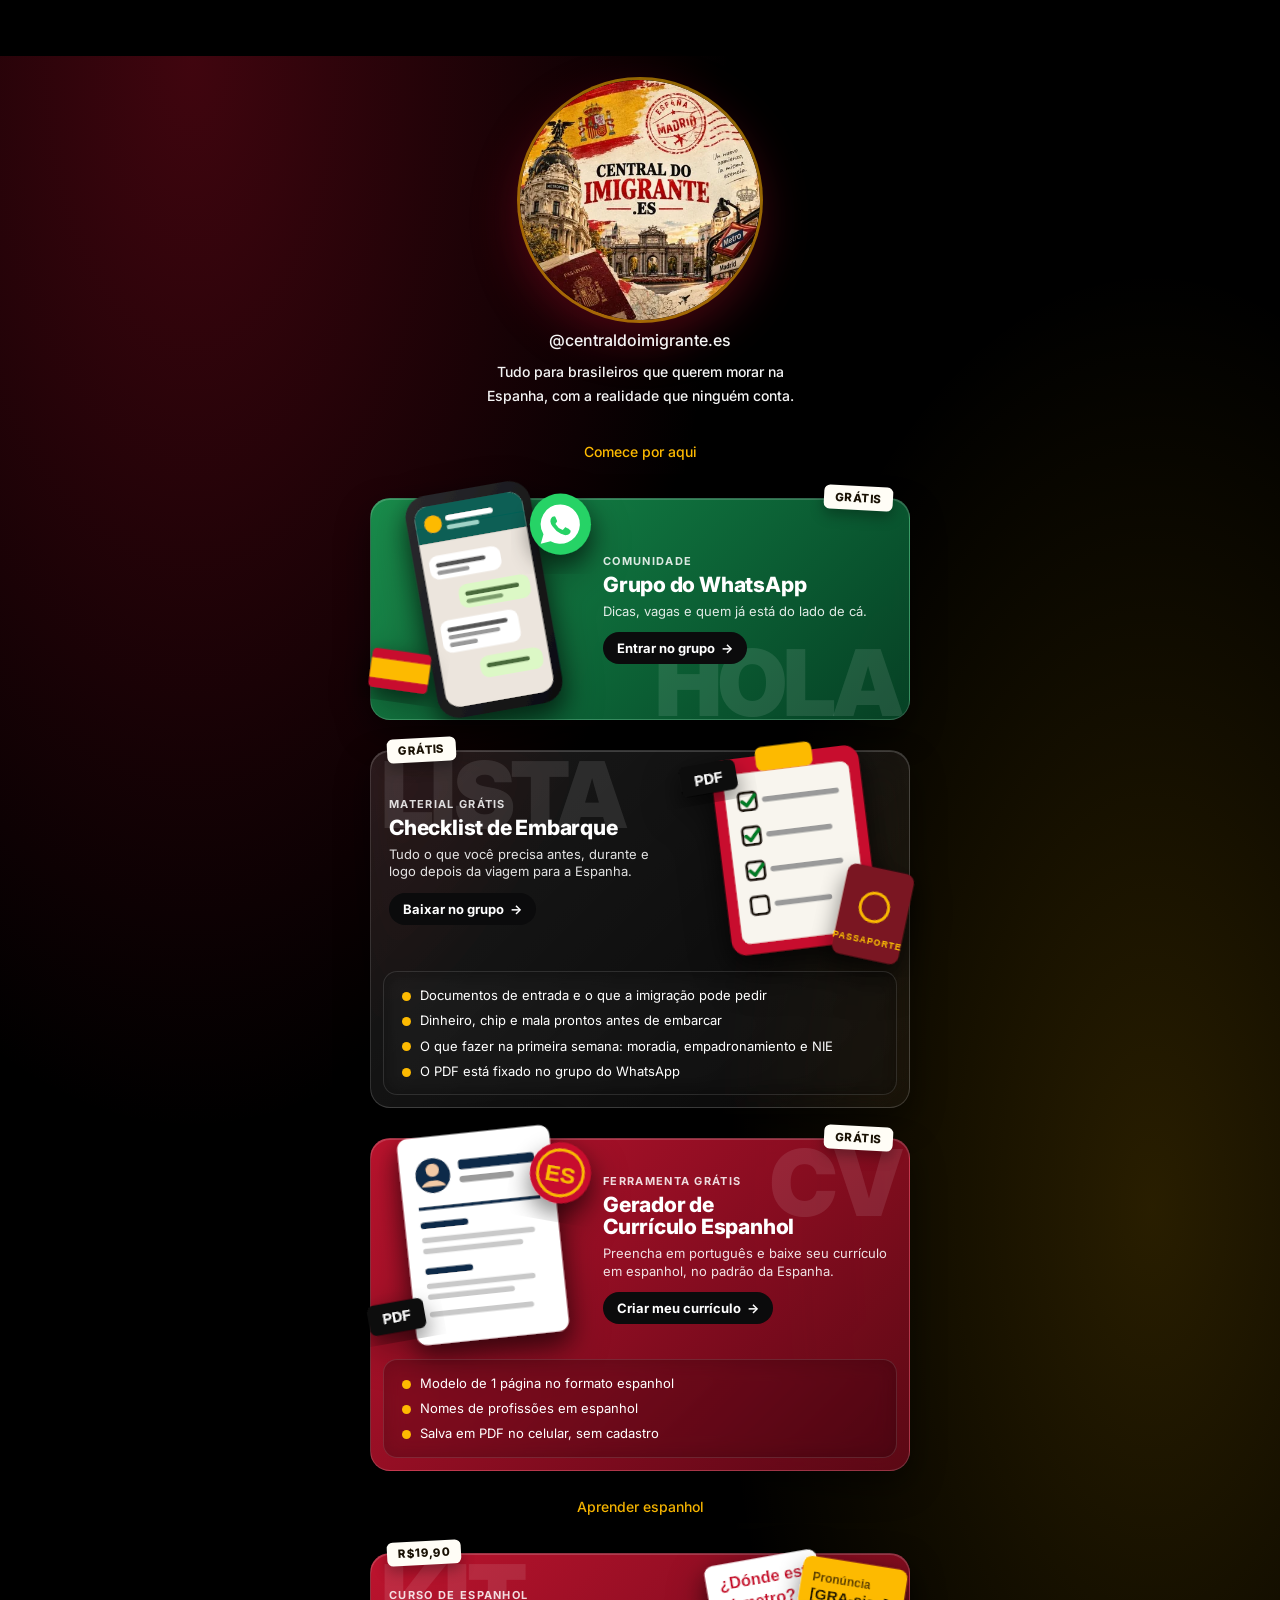
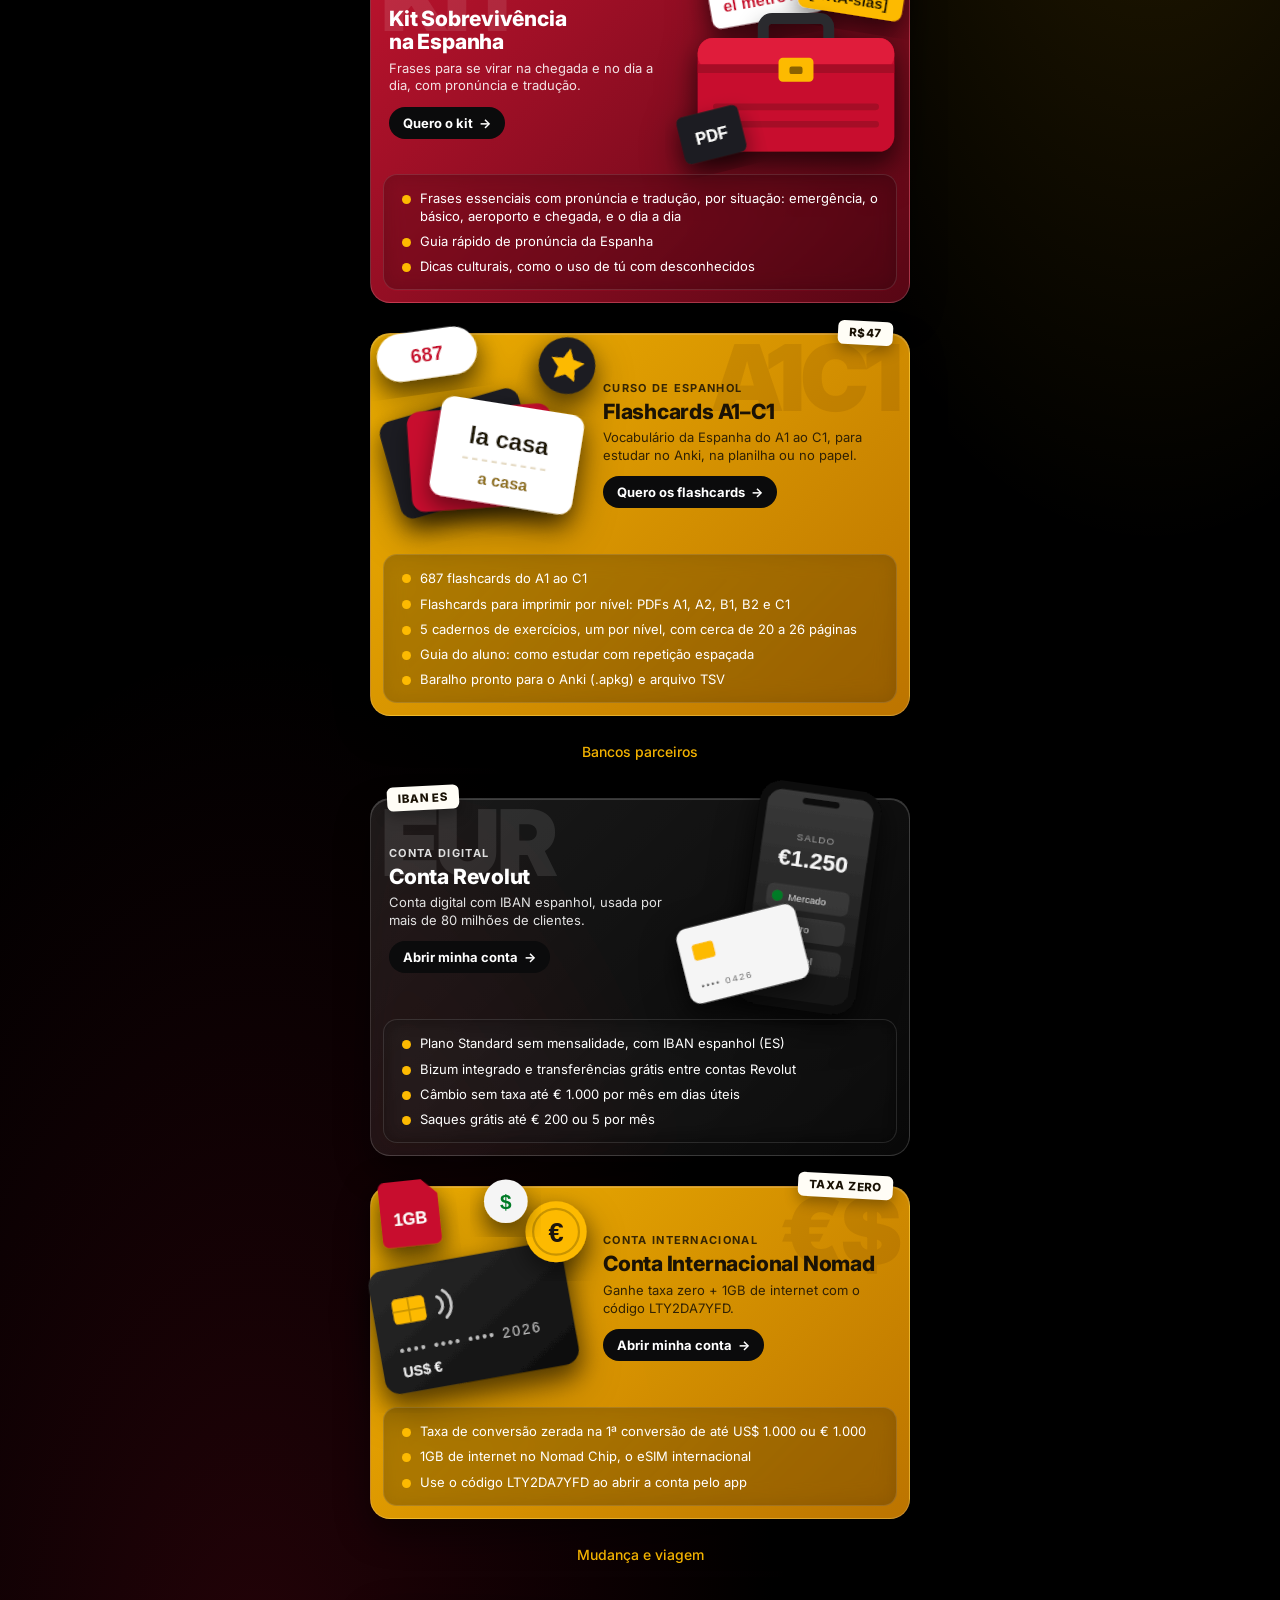
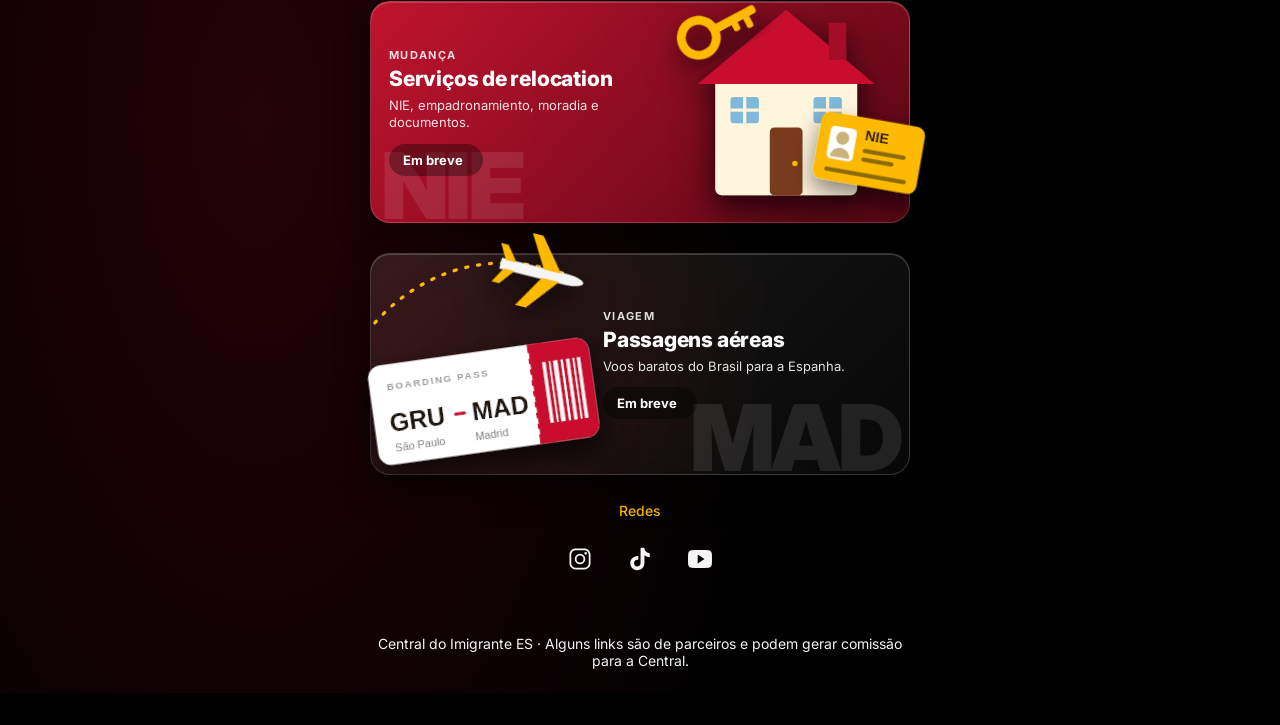
==== commit 534a04e2: "Central do Imigrante: gerador de currículo espanhol grátis em /curriculo/ Formulário em português, c" ====
--- a/central-imigrante/index.html
+++ b/central-imigrante/index.html
@@ -137,13 +137,32 @@
             <span class="sr-only"> (abre em nova aba)</span>
           </a>
         </li>
+        <li>
+          <a id="curriculo" href="https://central-do-imigrante.vercel.app/curriculo/" data-link-id="curriculo" class="banner tone-red has-list" target="_blank" rel="noopener noreferrer">
+            <span class="banner-word" aria-hidden="true">CV</span>
+            <span class="banner-art"><img src="../assets/central-imigrante/curriculo.svg" alt="" loading="lazy" decoding="async" /></span>
+            <span class="banner-copy">
+              <span class="banner-eyebrow">Ferramenta grátis</span>
+              <span class="banner-title">Gerador de Currículo Espanhol</span>
+              <span class="banner-desc">Preencha em português e baixe seu currículo em espanhol, no padrão da Espanha.</span>
+              <span class="banner-cta">Criar meu currículo</span>
+            </span>
+            <ul class="banner-list">
+              <li>Modelo de 1 página no formato espanhol</li>
+              <li>Nomes de profissões em espanhol</li>
+              <li>Salva em PDF no celular, sem cadastro</li>
+            </ul>
+            <span class="banner-sticker">GRÁTIS</span>
+            <span class="sr-only"> (abre em nova aba)</span>
+          </a>
+        </li>
         </ul>
       </section>
       <section aria-labelledby="secao-espanhol">
         <h2 id="secao-espanhol" class="section-title">Aprender espanhol</h2>
         <ul class="banners">
         <li>
-          <a id="kit-sobrevivencia" href="https://lastlink.com/p/CA990C2E4/checkout-payment?utm_source=instagram&amp;utm_medium=bio&amp;utm_campaign=central-imigrante" data-link-id="kit-sobrevivencia" class="banner tone-red has-list" target="_blank" rel="noopener noreferrer">
+          <a id="kit-sobrevivencia" href="https://lastlink.com/p/CA990C2E4/checkout-payment?utm_source=instagram&amp;utm_medium=bio&amp;utm_campaign=central-imigrante" data-link-id="kit-sobrevivencia" class="banner tone-red flip has-list" target="_blank" rel="noopener noreferrer">
             <span class="banner-word" aria-hidden="true">KIT</span>
             <span class="banner-art"><img src="../assets/central-imigrante/kit.svg" alt="" loading="lazy" decoding="async" /></span>
             <span class="banner-copy">
@@ -162,7 +181,7 @@
           </a>
         </li>
         <li>
-          <a id="flashcards" href="https://lastlink.com/p/CC267EA60/checkout-payment?utm_source=instagram&amp;utm_medium=bio&amp;utm_campaign=central-imigrante" data-link-id="flashcards" class="banner tone-gold flip has-list" target="_blank" rel="noopener noreferrer">
+          <a id="flashcards" href="https://lastlink.com/p/CC267EA60/checkout-payment?utm_source=instagram&amp;utm_medium=bio&amp;utm_campaign=central-imigrante" data-link-id="flashcards" class="banner tone-gold has-list" target="_blank" rel="noopener noreferrer">
             <span class="banner-word" aria-hidden="true">A1C1</span>
             <span class="banner-art"><img src="../assets/central-imigrante/flashcards.svg" alt="" loading="lazy" decoding="async" /></span>
             <span class="banner-copy">
@@ -188,7 +207,7 @@
         <h2 id="secao-bancos" class="section-title">Bancos parceiros</h2>
         <ul class="banners">
         <li>
-          <a id="revolut" href="https://revolut.com/referral/?referral-code=dougla_xh_ynfl!NOV1-26-noreward&amp;geo-redirect" data-link-id="revolut" class="banner tone-ink has-list" target="_blank" rel="noopener noreferrer">
+          <a id="revolut" href="https://revolut.com/referral/?referral-code=dougla_xh_ynfl!NOV1-26-noreward&amp;geo-redirect" data-link-id="revolut" class="banner tone-ink flip has-list" target="_blank" rel="noopener noreferrer">
             <span class="banner-word" aria-hidden="true">EUR</span>
             <span class="banner-art"><img src="../assets/central-imigrante/conta-app.svg" alt="" loading="lazy" decoding="async" /></span>
             <span class="banner-copy">
@@ -208,7 +227,7 @@
           </a>
         </li>
         <li>
-          <a id="nomad" href="https://nomad.onelink.me/wIQT/Travel?code=LTY2DA7YFD%26n=Douglas" data-link-id="nomad" class="banner tone-gold flip has-list" target="_blank" rel="noopener noreferrer">
+          <a id="nomad" href="https://nomad.onelink.me/wIQT/Travel?code=LTY2DA7YFD%26n=Douglas" data-link-id="nomad" class="banner tone-gold has-list" target="_blank" rel="noopener noreferrer">
             <span class="banner-word" aria-hidden="true">€$</span>
             <span class="banner-art"><img src="../assets/central-imigrante/conta.svg" alt="" loading="lazy" decoding="async" /></span>
             <span class="banner-copy">
@@ -232,7 +251,7 @@
         <h2 id="secao-mudanca" class="section-title">Mudança e viagem</h2>
         <ul class="banners">
         <li>
-          <a id="relocation" href="#relocation" data-link-id="relocation" class="banner tone-red soon">
+          <a id="relocation" href="#relocation" data-link-id="relocation" class="banner tone-red flip soon">
             <span class="banner-word" aria-hidden="true">NIE</span>
             <span class="banner-art"><img src="../assets/central-imigrante/relocation.svg" alt="" loading="lazy" decoding="async" /></span>
             <span class="banner-copy">
@@ -244,7 +263,7 @@
           </a>
         </li>
         <li>
-          <a id="passagens" href="#passagens" data-link-id="passagens" class="banner tone-ink flip soon">
+          <a id="passagens" href="#passagens" data-link-id="passagens" class="banner tone-ink soon">
             <span class="banner-word" aria-hidden="true">MAD</span>
             <span class="banner-art"><img src="../assets/central-imigrante/passagens.svg" alt="" loading="lazy" decoding="async" /></span>
             <span class="banner-copy">
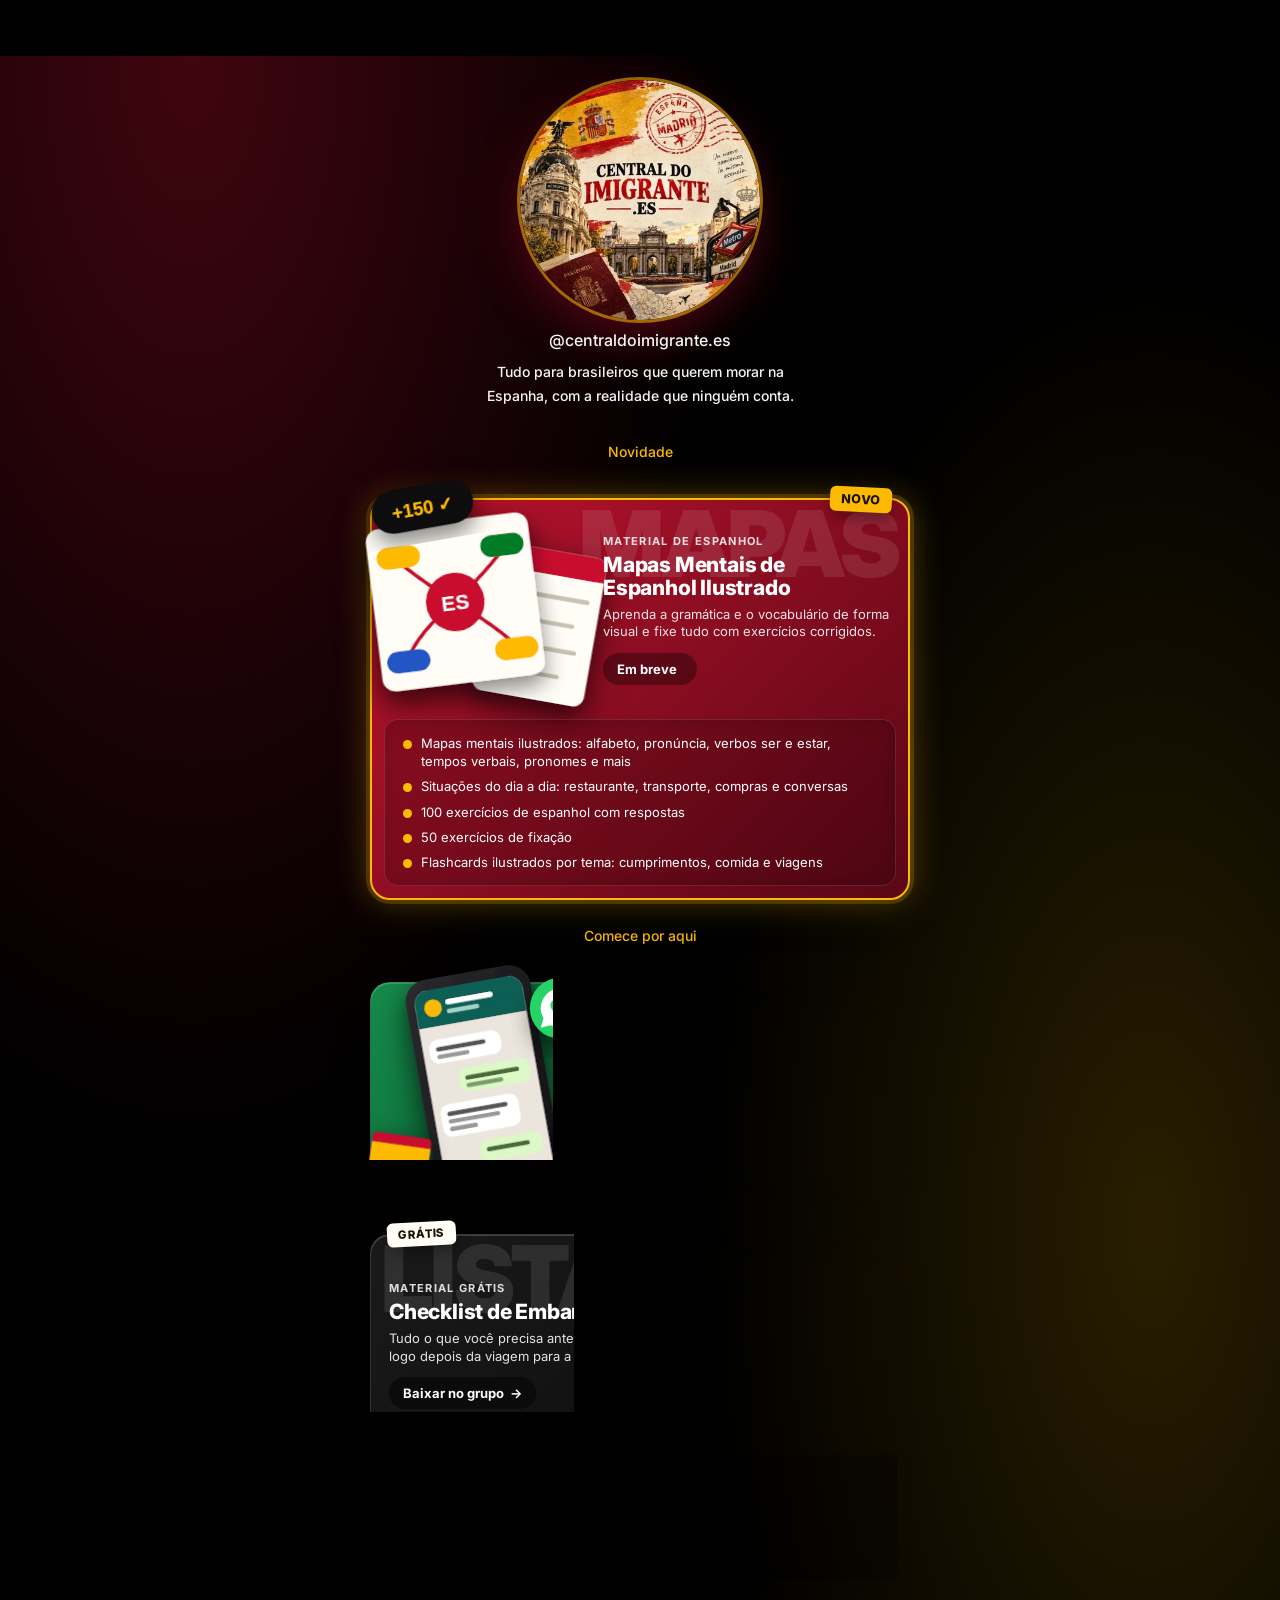
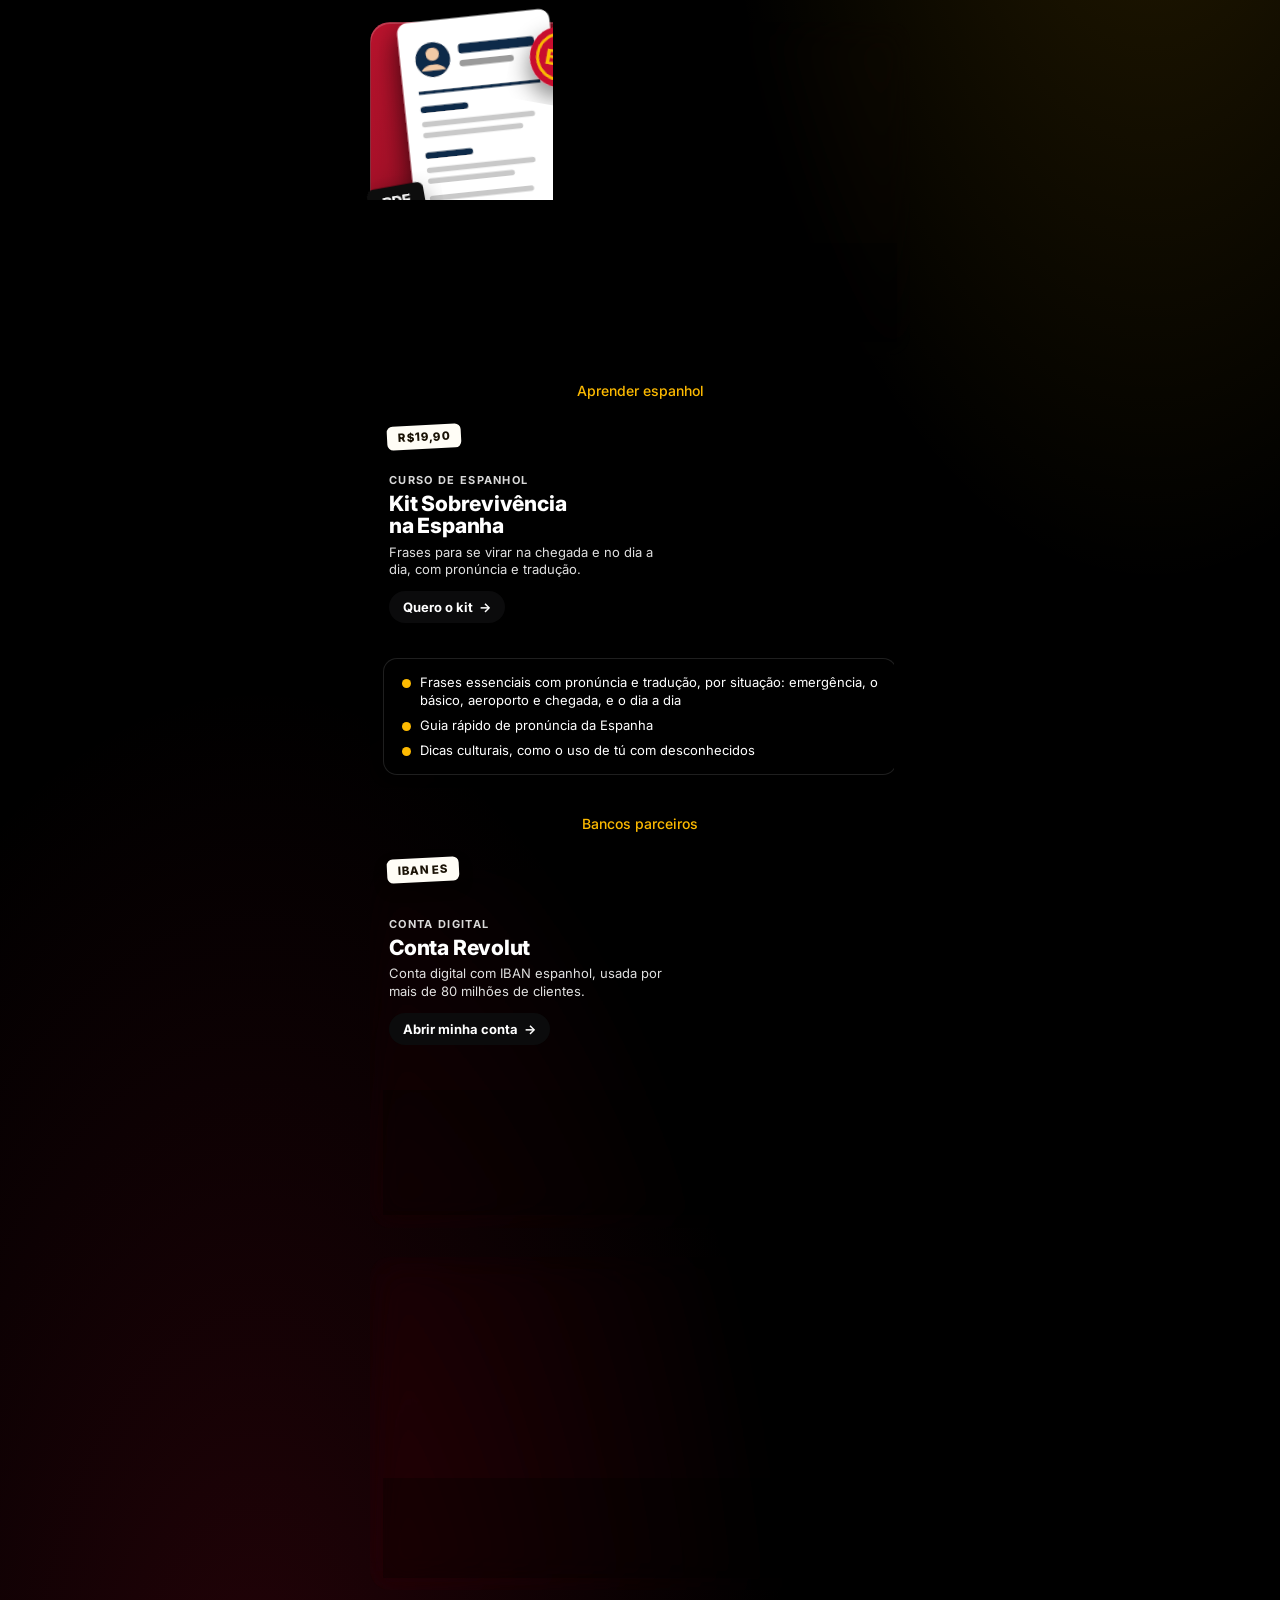
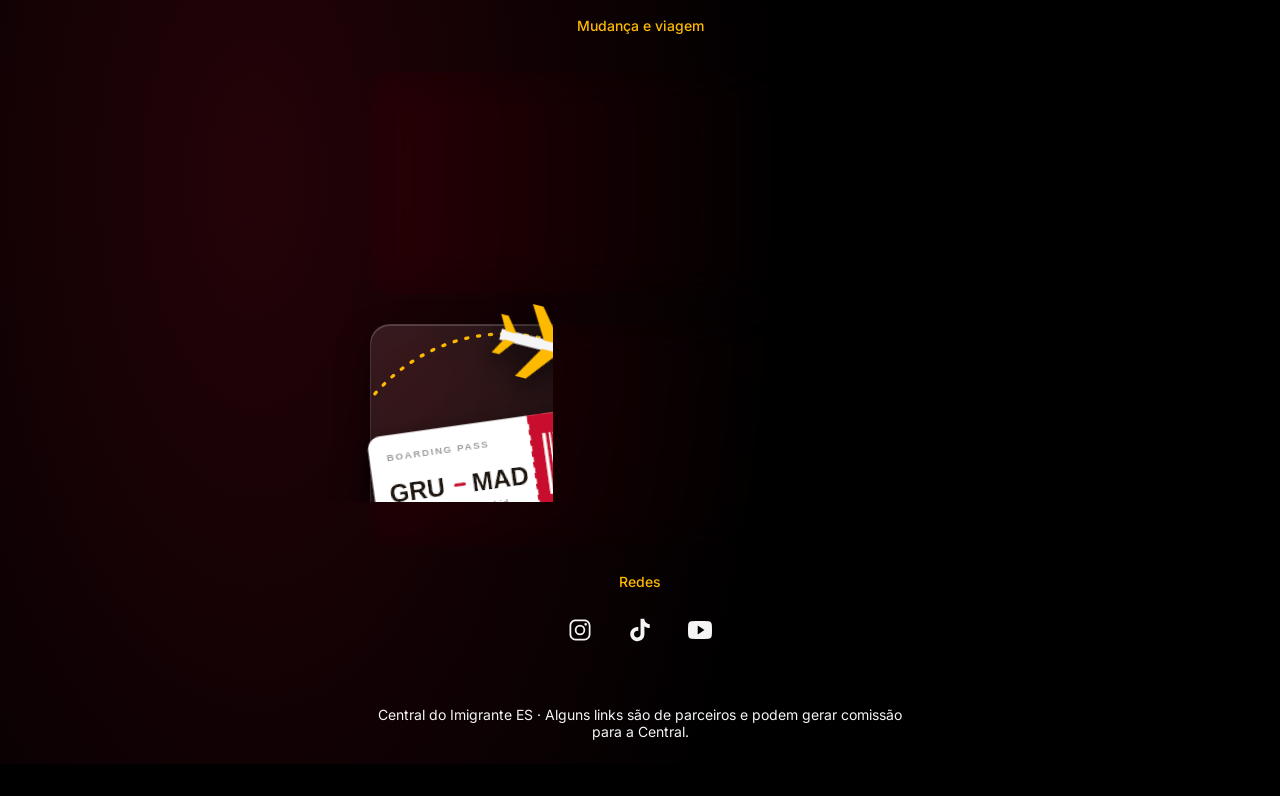
==== commit 4946fb21: "Central do Imigrante: destaque para Mapas Mentais de Espanhol Ilustrado e saída dos Flashcards A1–C1" ====
--- a/central-imigrante/index.html
+++ b/central-imigrante/index.html
@@ -100,7 +100,32 @@
 
 
       <div id="conteudo">
-              <section aria-labelledby="secao-comece">
+              <section aria-labelledby="secao-destaque">
+        <h2 id="secao-destaque" class="section-title">Novidade</h2>
+        <ul class="banners">
+        <li>
+          <a id="mapas-mentais" href="#mapas-mentais" data-link-id="mapas-mentais" class="banner tone-red featured soon has-list">
+            <span class="banner-word" aria-hidden="true">MAPAS</span>
+            <span class="banner-art"><img src="../assets/central-imigrante/mapas-mentais.svg" alt="" loading="lazy" decoding="async" /></span>
+            <span class="banner-copy">
+              <span class="banner-eyebrow">Material de espanhol</span>
+              <span class="banner-title">Mapas Mentais de Espanhol Ilustrado</span>
+              <span class="banner-desc">Aprenda a gramática e o vocabulário de forma visual e fixe tudo com exercícios corrigidos.</span>
+              <span class="banner-cta">Em breve</span>
+            </span>
+            <ul class="banner-list">
+              <li>Mapas mentais ilustrados: alfabeto, pronúncia, verbos ser e estar, tempos verbais, pronomes e mais</li>
+              <li>Situações do dia a dia: restaurante, transporte, compras e conversas</li>
+              <li>100 exercícios de espanhol com respostas</li>
+              <li>50 exercícios de fixação</li>
+              <li>Flashcards ilustrados por tema: cumprimentos, comida e viagens</li>
+            </ul>
+            <span class="banner-sticker">NOVO</span>
+          </a>
+        </li>
+        </ul>
+      </section>
+      <section aria-labelledby="secao-comece">
         <h2 id="secao-comece" class="section-title">Comece por aqui</h2>
         <ul class="banners">
         <li>
@@ -177,27 +202,6 @@
               <li>Dicas culturais, como o uso de tú com desconhecidos</li>
             </ul>
             <span class="banner-sticker">R$19,90</span>
-            <span class="sr-only"> (abre em nova aba)</span>
-          </a>
-        </li>
-        <li>
-          <a id="flashcards" href="https://lastlink.com/p/CC267EA60/checkout-payment?utm_source=instagram&amp;utm_medium=bio&amp;utm_campaign=central-imigrante" data-link-id="flashcards" class="banner tone-gold has-list" target="_blank" rel="noopener noreferrer">
-            <span class="banner-word" aria-hidden="true">A1C1</span>
-            <span class="banner-art"><img src="../assets/central-imigrante/flashcards.svg" alt="" loading="lazy" decoding="async" /></span>
-            <span class="banner-copy">
-              <span class="banner-eyebrow">Curso de espanhol</span>
-              <span class="banner-title">Flashcards A1–C1</span>
-              <span class="banner-desc">Vocabulário da Espanha do A1 ao C1, para estudar no Anki, na planilha ou no papel.</span>
-              <span class="banner-cta">Quero os flashcards</span>
-            </span>
-            <ul class="banner-list">
-              <li>687 flashcards do A1 ao C1</li>
-              <li>Flashcards para imprimir por nível: PDFs A1, A2, B1, B2 e C1</li>
-              <li>5 cadernos de exercícios, um por nível, com cerca de 20 a 26 páginas</li>
-              <li>Guia do aluno: como estudar com repetição espaçada</li>
-              <li>Baralho pronto para o Anki (.apkg) e arquivo TSV</li>
-            </ul>
-            <span class="banner-sticker">R$47</span>
             <span class="sr-only"> (abre em nova aba)</span>
           </a>
         </li>
--- a/style.css
+++ b/style.css
@@ -849,6 +849,19 @@
 }
 ul li a.banner.flip .banner-sticker { right: auto; left: 16px; transform: rotate(-3deg); }
 
+/* Banner em destaque: moldura dourada com brilho */
+ul li a.banner.featured {
+  border: 2px solid #fdba01;
+  box-shadow: 0 0 0 4px rgba(253, 186, 1, 0.18), 0 0 34px rgba(253, 186, 1, 0.35), 0 14px 34px rgba(0, 0, 0, 0.45);
+  animation: featured-glow 2.6s ease-in-out infinite;
+}
+ul li a.banner.featured .banner-sticker { background: #fdba01; font-size: 12.5px; }
+@keyframes featured-glow {
+  0%, 100% { box-shadow: 0 0 0 4px rgba(253, 186, 1, 0.16), 0 0 26px rgba(253, 186, 1, 0.28), 0 14px 34px rgba(0, 0, 0, 0.45); }
+  50% { box-shadow: 0 0 0 6px rgba(253, 186, 1, 0.26), 0 0 44px rgba(253, 186, 1, 0.5), 0 14px 34px rgba(0, 0, 0, 0.45); }
+}
+@media (prefers-reduced-motion: reduce) { ul li a.banner.featured { animation: none; } }
+
 ul.banners .banner-list {
   grid-column: 1 / -1;
   display: flex;
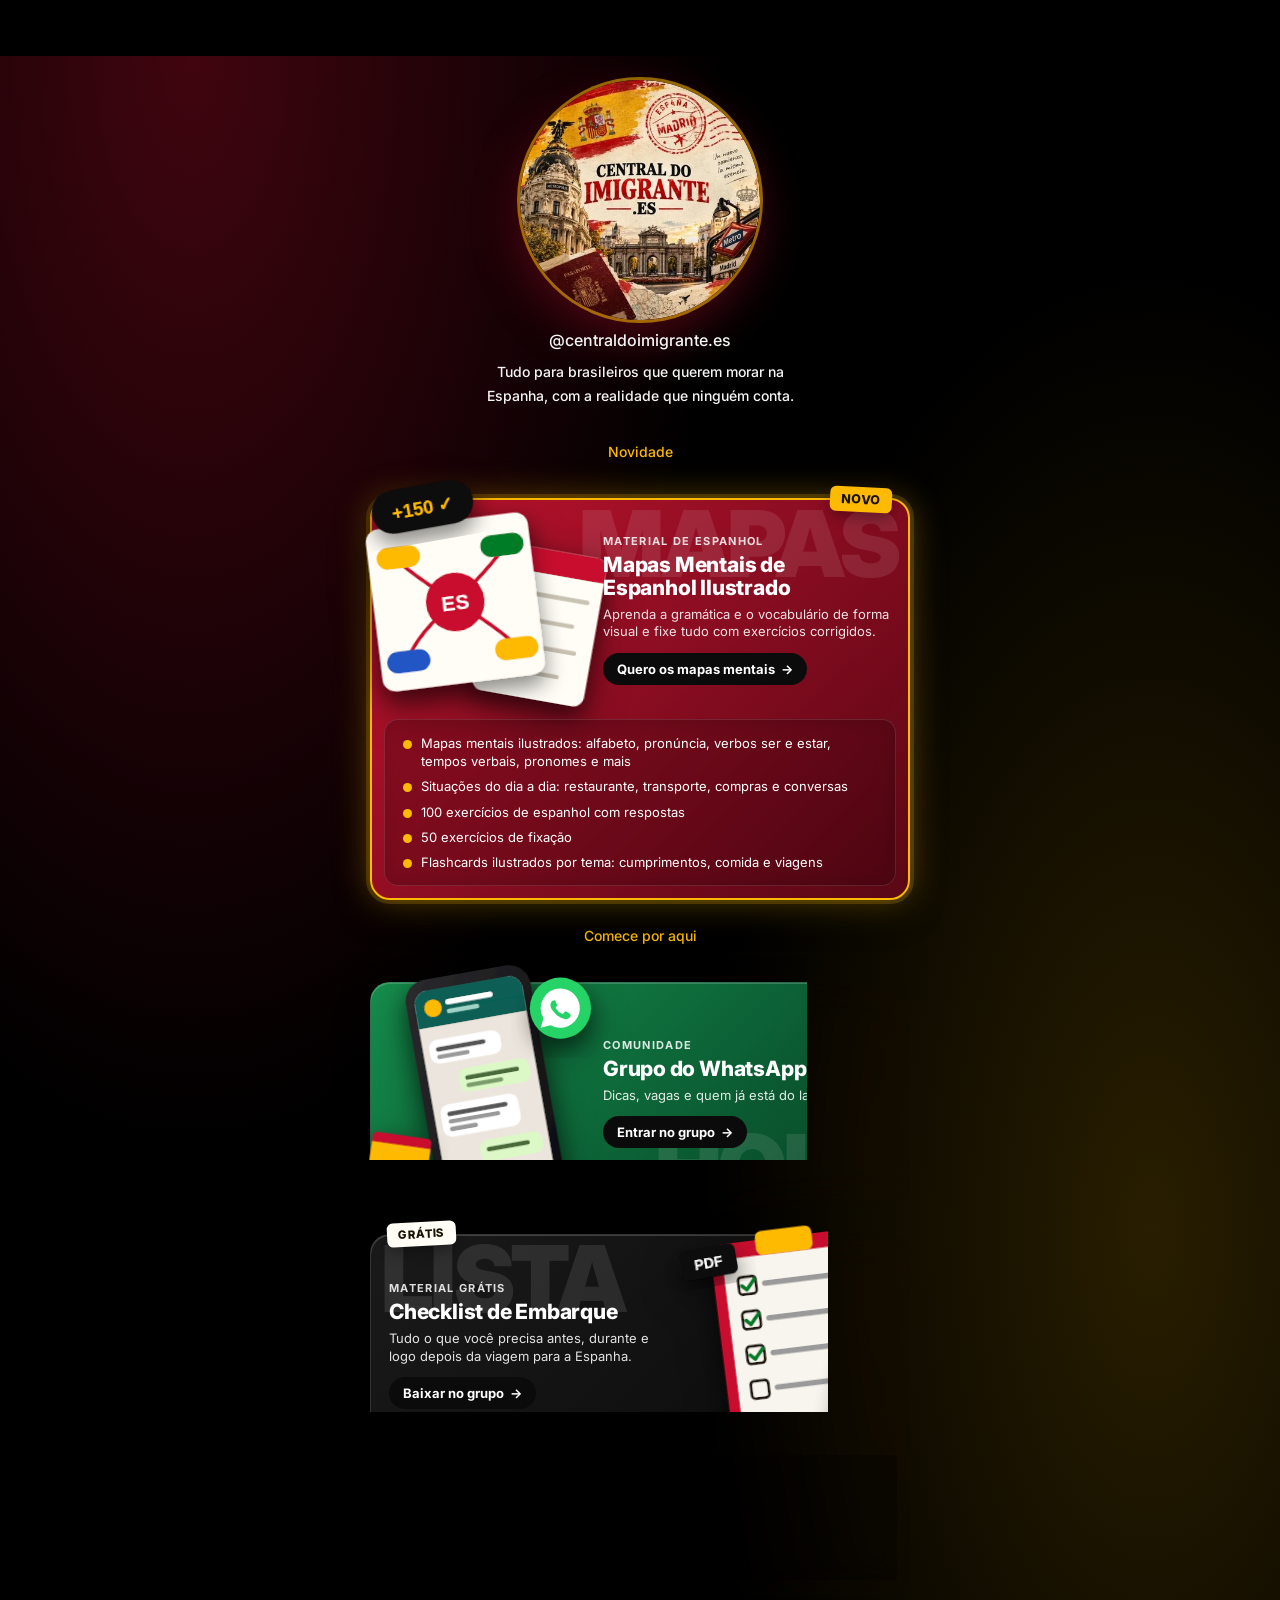
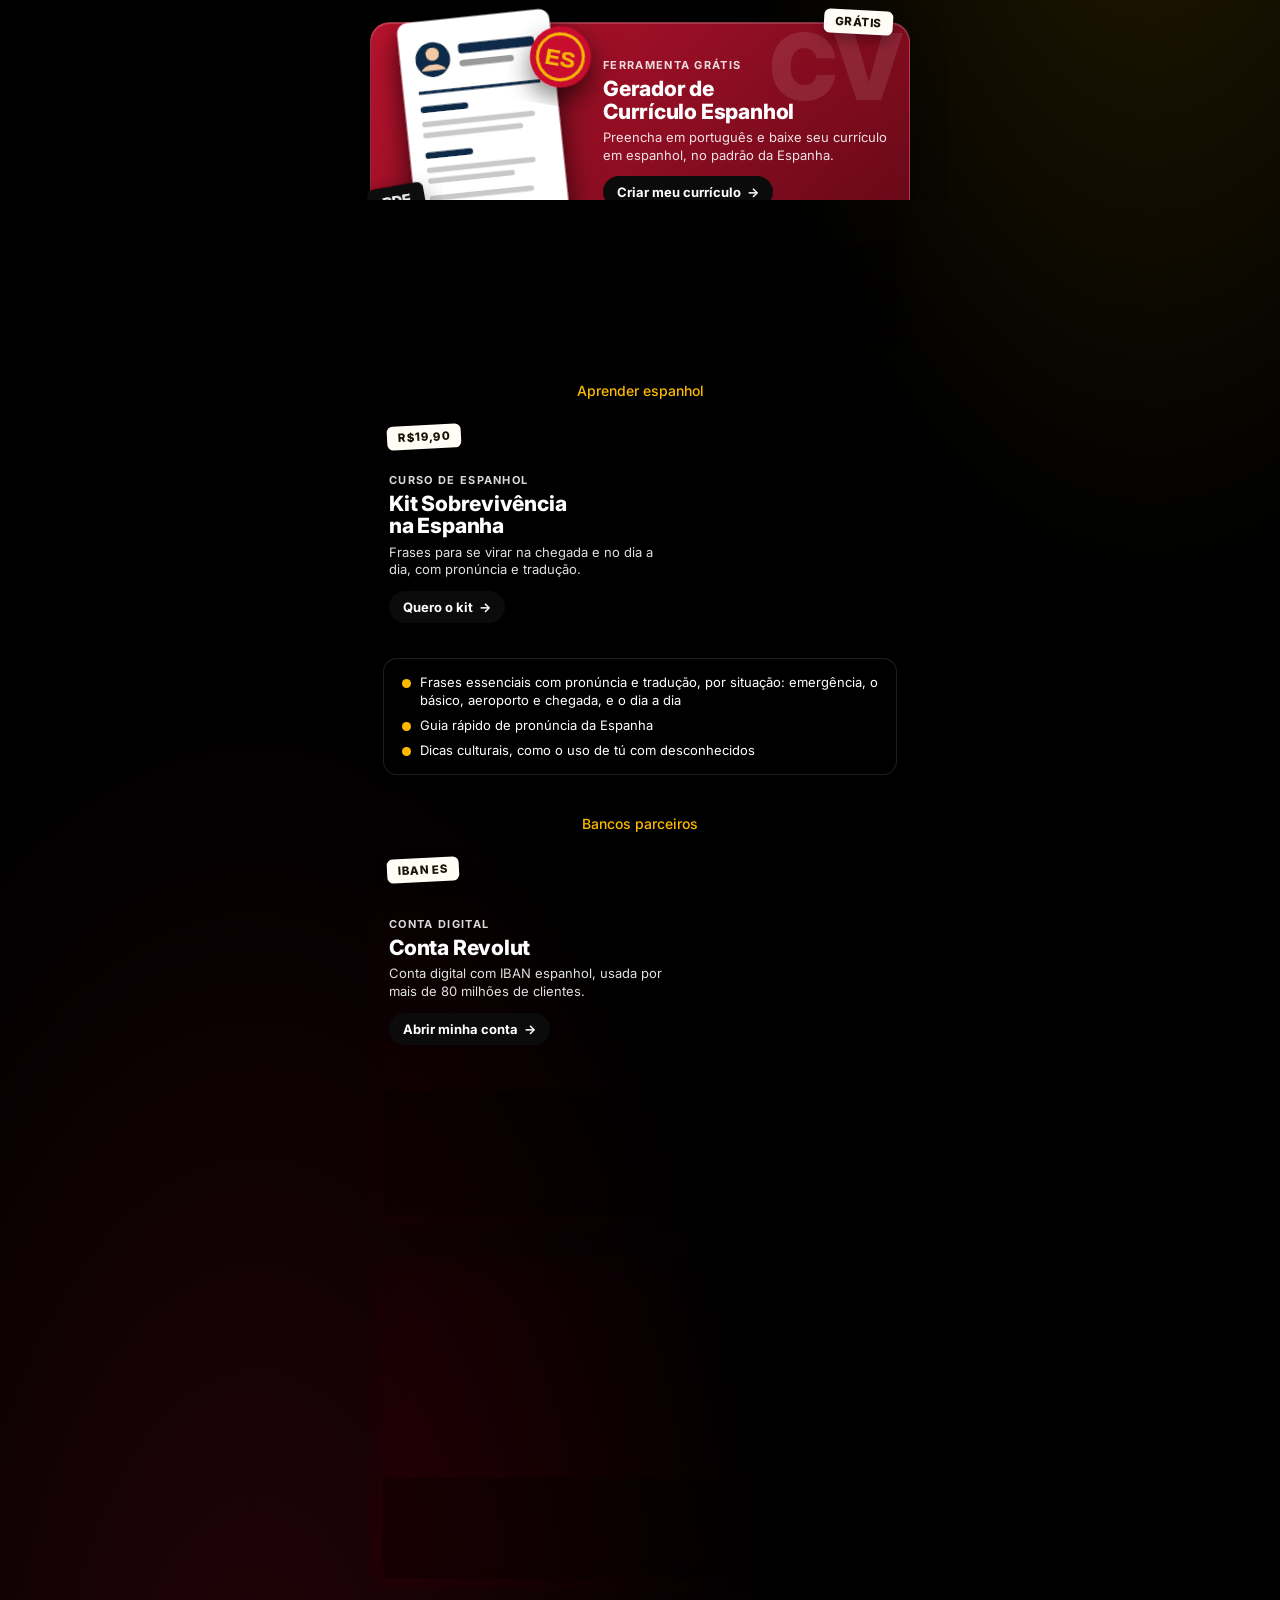
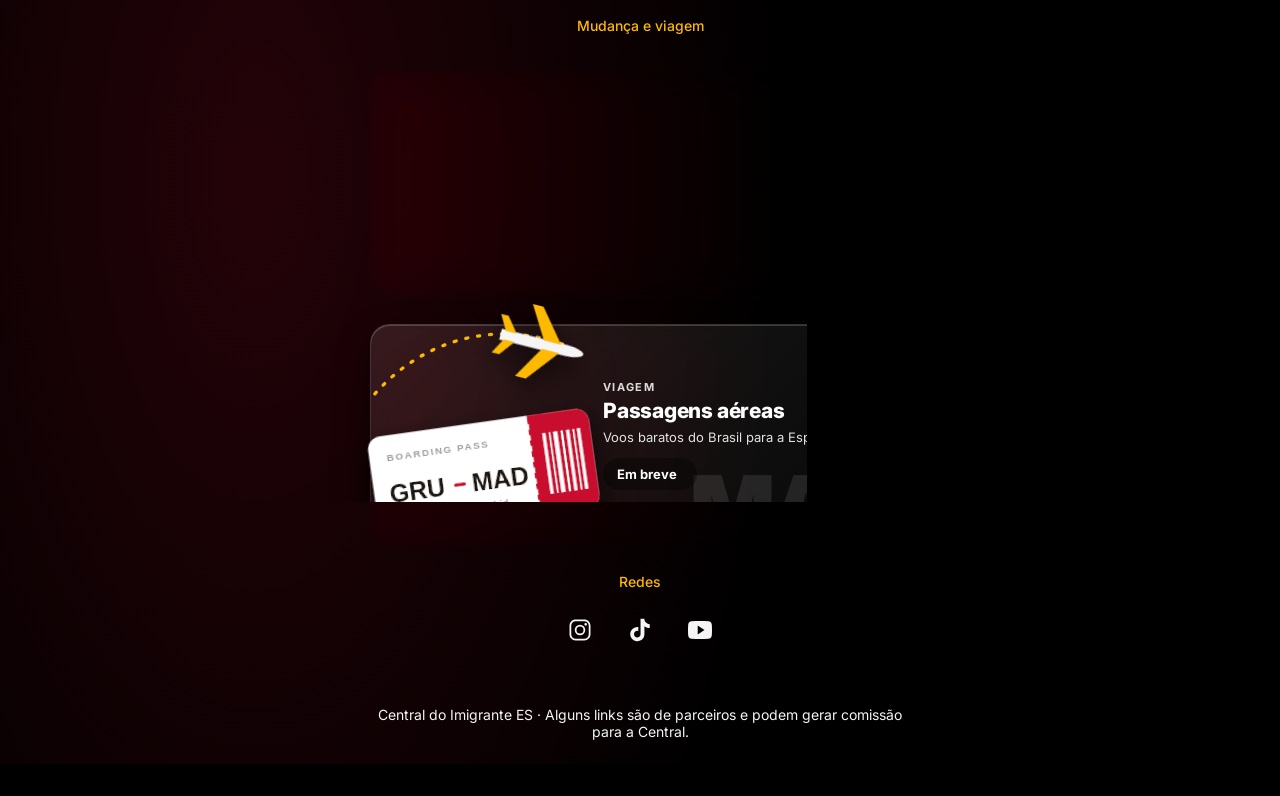
==== commit 8367131d: "Central do Imigrante: checkout dos Mapas Mentais de Espanhol Ilustrado Co-Authored-By: Claude Opus 5" ====
--- a/central-imigrante/index.html
+++ b/central-imigrante/index.html
@@ -104,14 +104,14 @@
         <h2 id="secao-destaque" class="section-title">Novidade</h2>
         <ul class="banners">
         <li>
-          <a id="mapas-mentais" href="#mapas-mentais" data-link-id="mapas-mentais" class="banner tone-red featured soon has-list">
+          <a id="mapas-mentais" href="https://lastlink.com/p/C285BBCFA/checkout-payment?utm_source=instagram&amp;utm_medium=bio&amp;utm_campaign=central-imigrante" data-link-id="mapas-mentais" class="banner tone-red featured has-list" target="_blank" rel="noopener noreferrer">
             <span class="banner-word" aria-hidden="true">MAPAS</span>
             <span class="banner-art"><img src="../assets/central-imigrante/mapas-mentais.svg" alt="" loading="lazy" decoding="async" /></span>
             <span class="banner-copy">
               <span class="banner-eyebrow">Material de espanhol</span>
               <span class="banner-title">Mapas Mentais de Espanhol Ilustrado</span>
               <span class="banner-desc">Aprenda a gramática e o vocabulário de forma visual e fixe tudo com exercícios corrigidos.</span>
-              <span class="banner-cta">Em breve</span>
+              <span class="banner-cta">Quero os mapas mentais</span>
             </span>
             <ul class="banner-list">
               <li>Mapas mentais ilustrados: alfabeto, pronúncia, verbos ser e estar, tempos verbais, pronomes e mais</li>
@@ -121,6 +121,7 @@
               <li>Flashcards ilustrados por tema: cumprimentos, comida e viagens</li>
             </ul>
             <span class="banner-sticker">NOVO</span>
+            <span class="sr-only"> (abre em nova aba)</span>
           </a>
         </li>
         </ul>
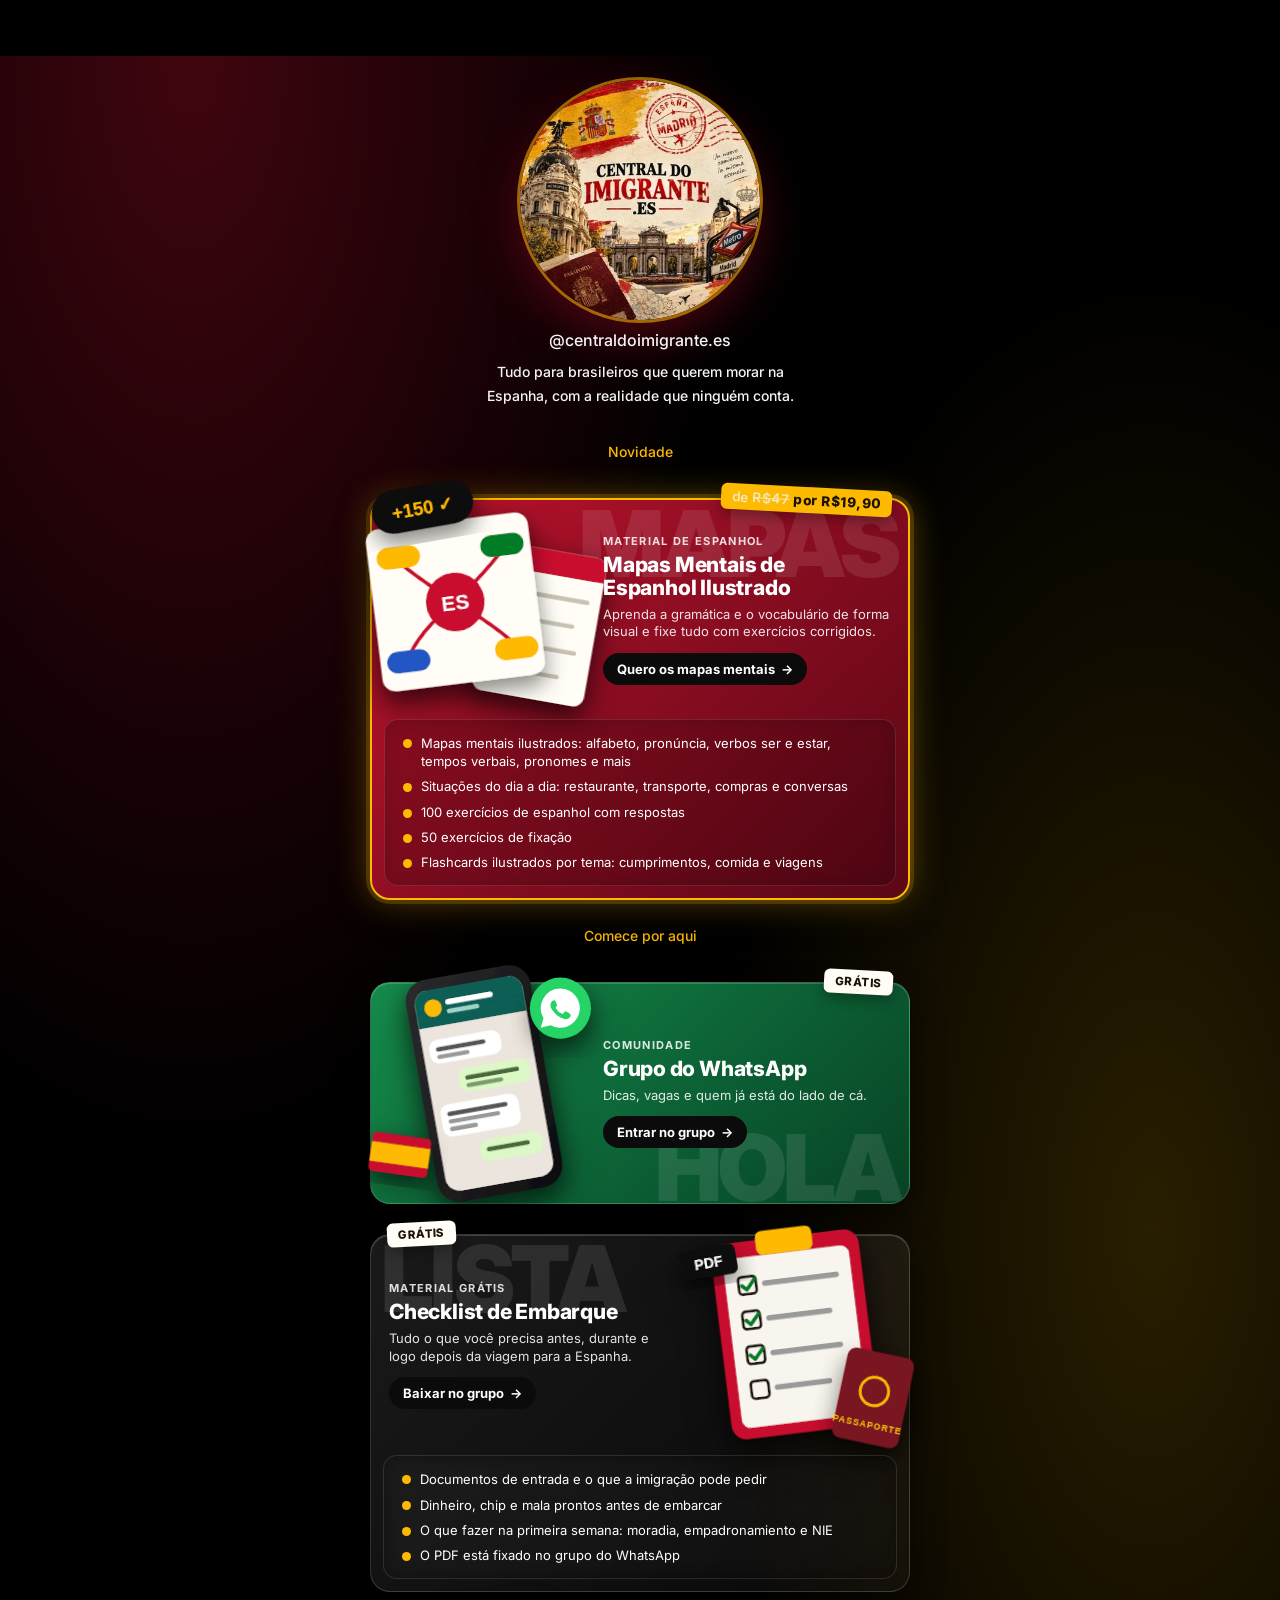
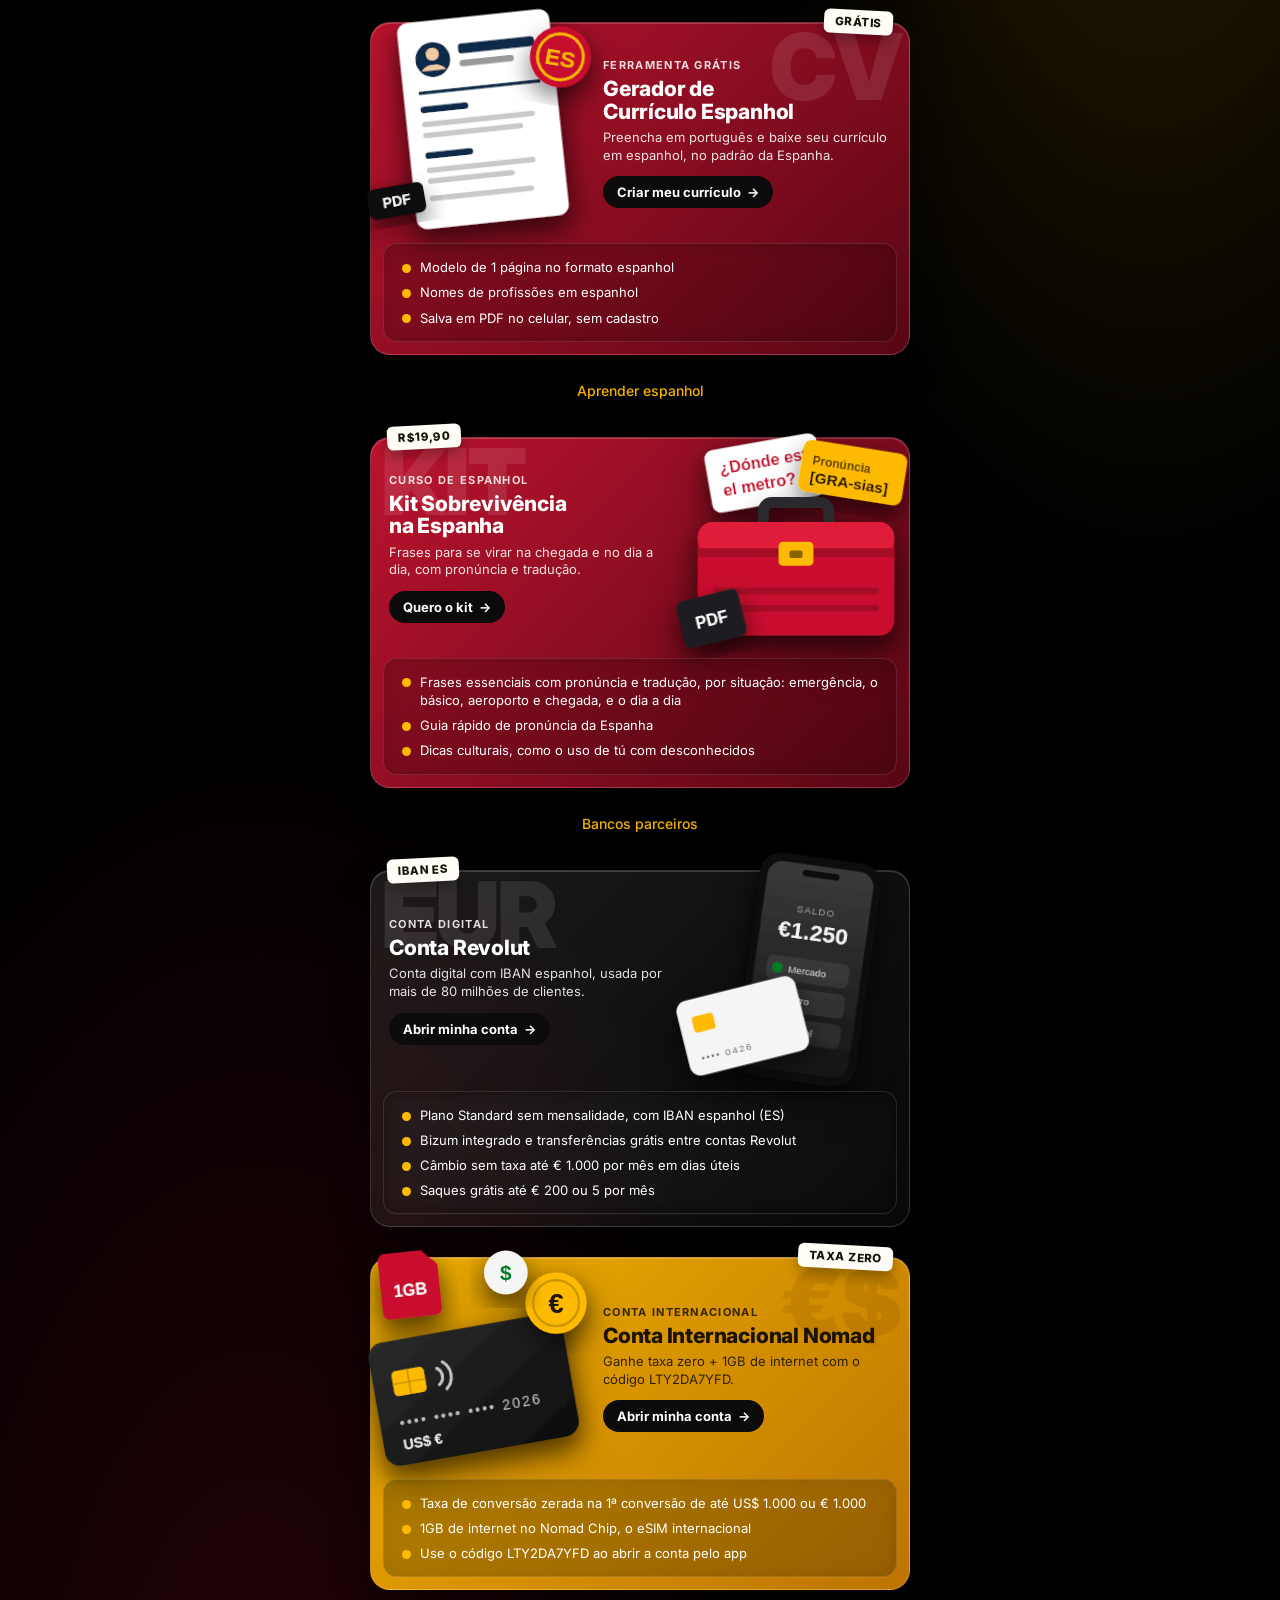
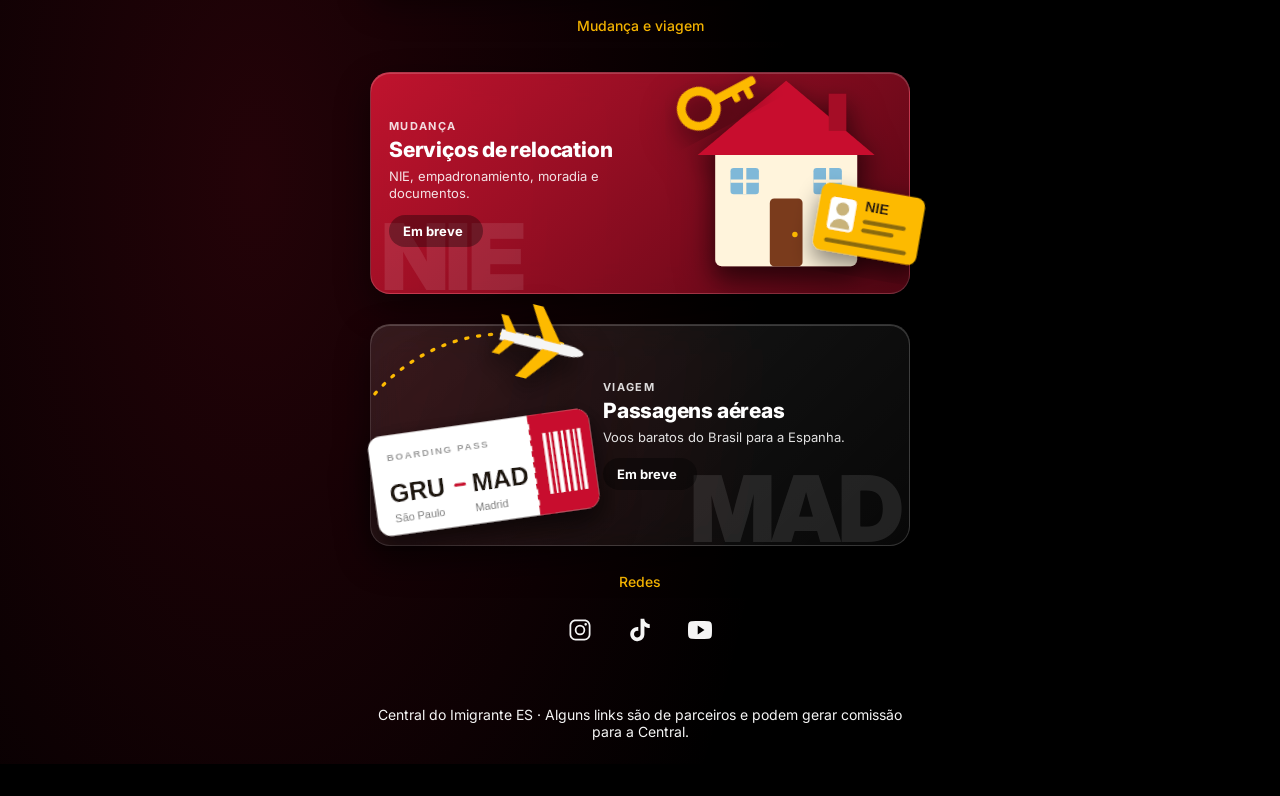
==== commit 5721eedd: "Central do Imigrante: preço de R$47 por R$19,90 no lugar do selo NOVO Co-Authored-By: Claude Opus 5." ====
--- a/central-imigrante/index.html
+++ b/central-imigrante/index.html
@@ -120,7 +120,7 @@
               <li>50 exercícios de fixação</li>
               <li>Flashcards ilustrados por tema: cumprimentos, comida e viagens</li>
             </ul>
-            <span class="banner-sticker">NOVO</span>
+            <span class="banner-sticker"><span class="sticker-from">de <s>R$47</s></span> por R$19,90</span>
             <span class="sr-only"> (abre em nova aba)</span>
           </a>
         </li>
--- a/style.css
+++ b/style.css
@@ -855,7 +855,8 @@
   box-shadow: 0 0 0 4px rgba(253, 186, 1, 0.18), 0 0 34px rgba(253, 186, 1, 0.35), 0 14px 34px rgba(0, 0, 0, 0.45);
   animation: featured-glow 2.6s ease-in-out infinite;
 }
-ul li a.banner.featured .banner-sticker { background: #fdba01; font-size: 12.5px; }
+ul li a.banner.featured .banner-sticker { background: #fdba01; font-size: 13.5px; }
+.banner-sticker .sticker-from { font-weight: 600; opacity: 0.75; }
 @keyframes featured-glow {
   0%, 100% { box-shadow: 0 0 0 4px rgba(253, 186, 1, 0.16), 0 0 26px rgba(253, 186, 1, 0.28), 0 14px 34px rgba(0, 0, 0, 0.45); }
   50% { box-shadow: 0 0 0 6px rgba(253, 186, 1, 0.26), 0 0 44px rgba(253, 186, 1, 0.5), 0 14px 34px rgba(0, 0, 0, 0.45); }
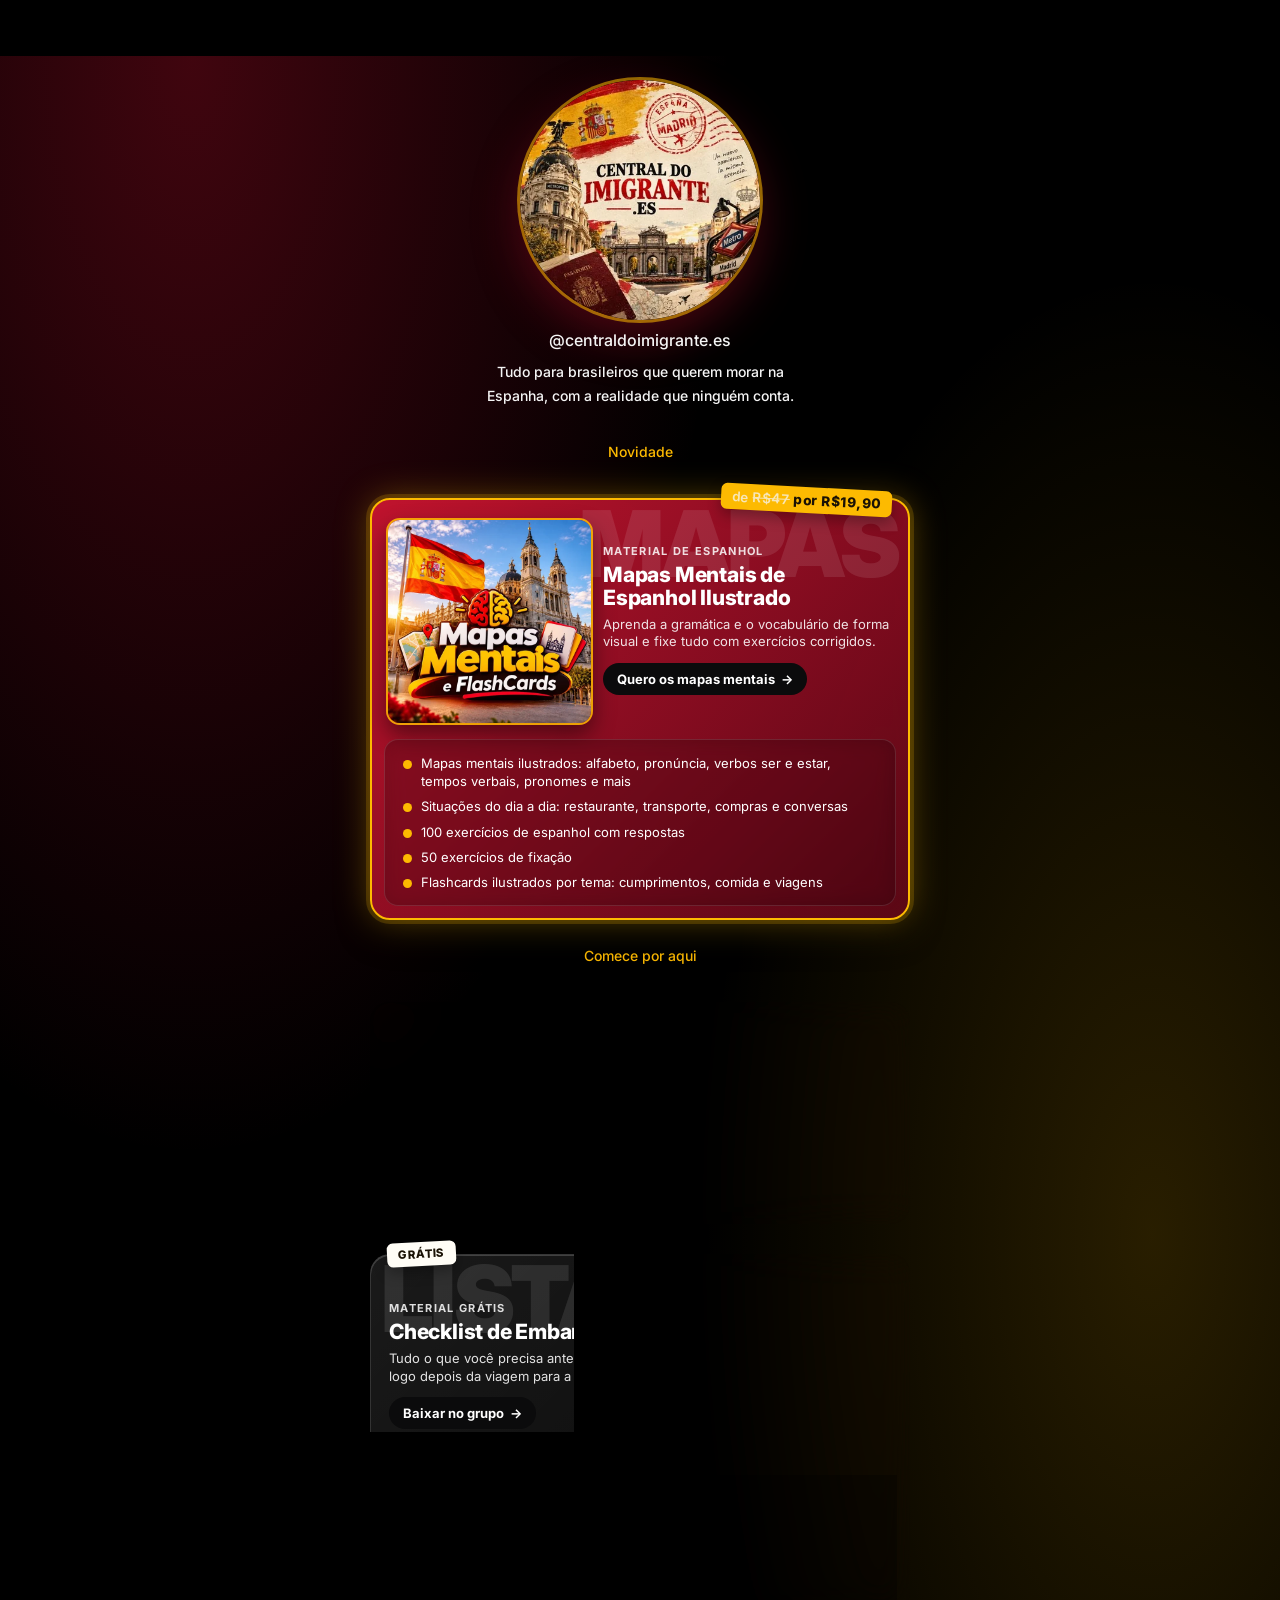
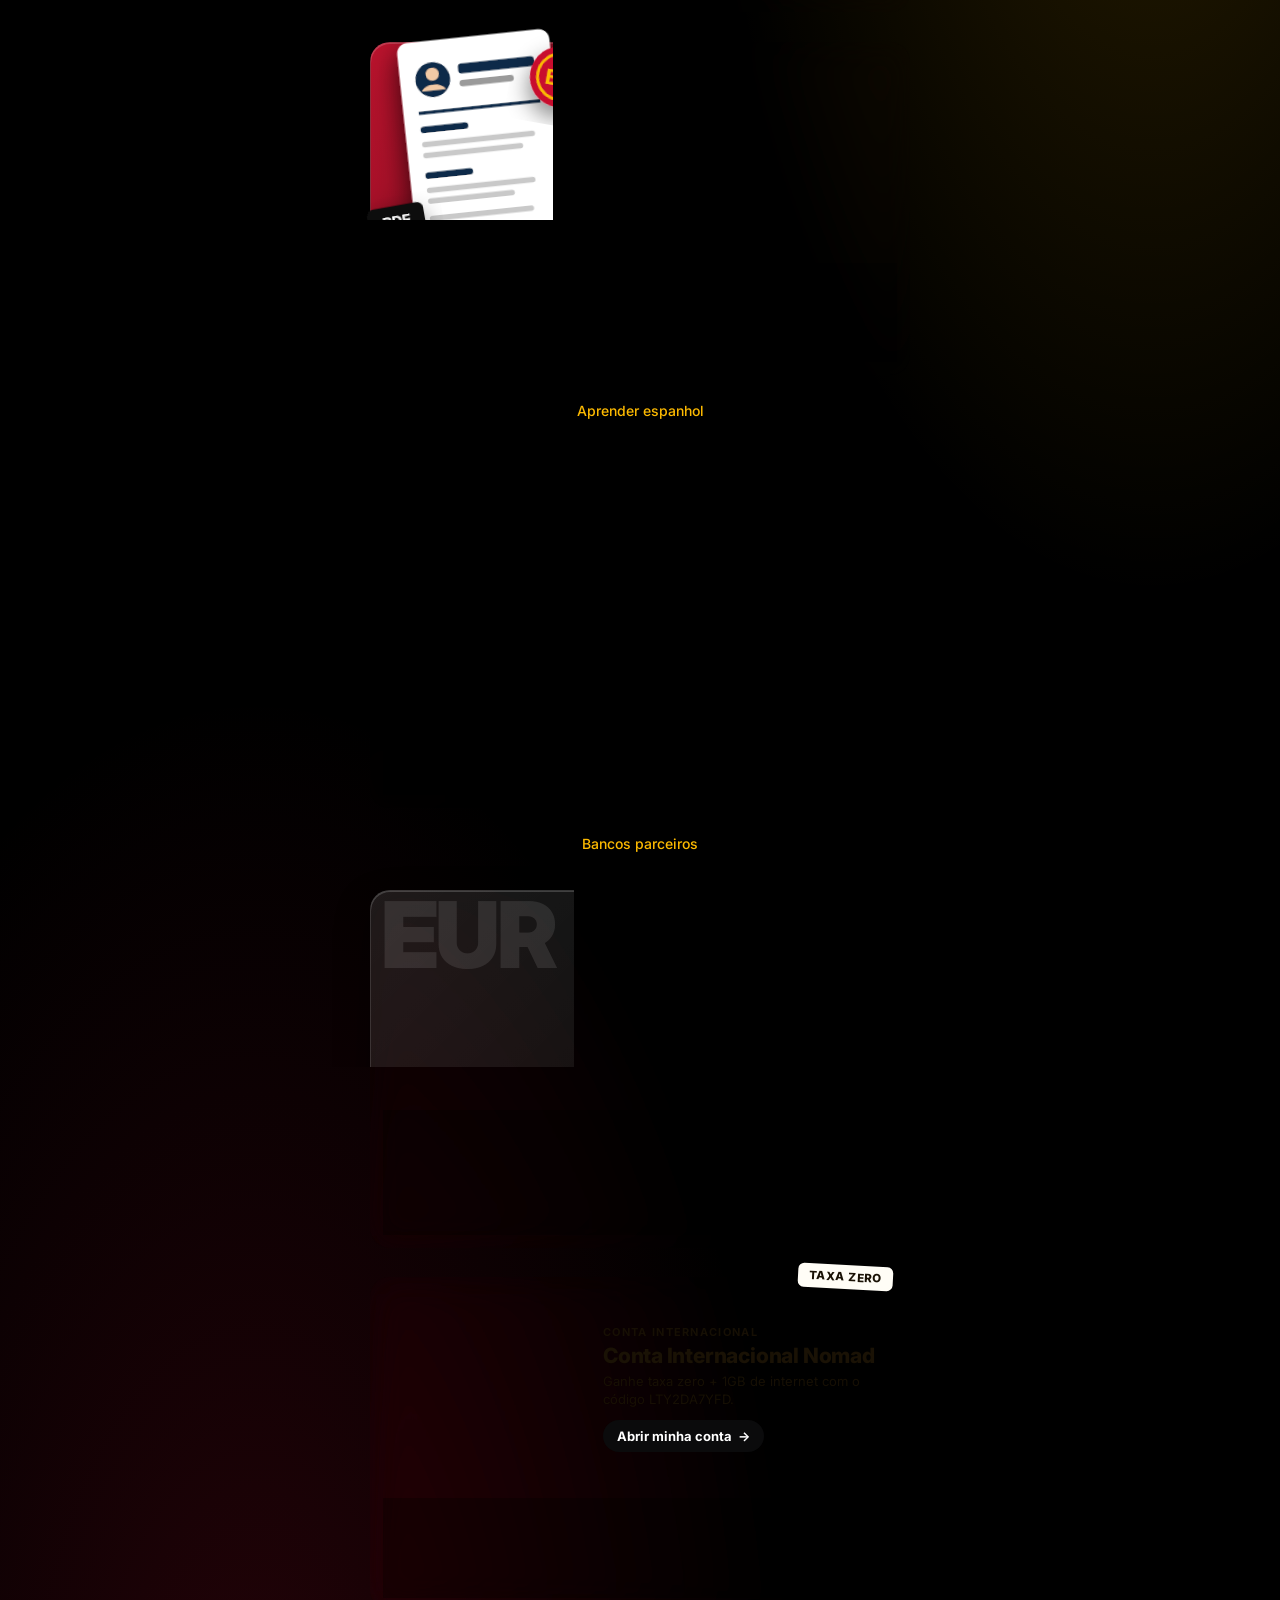
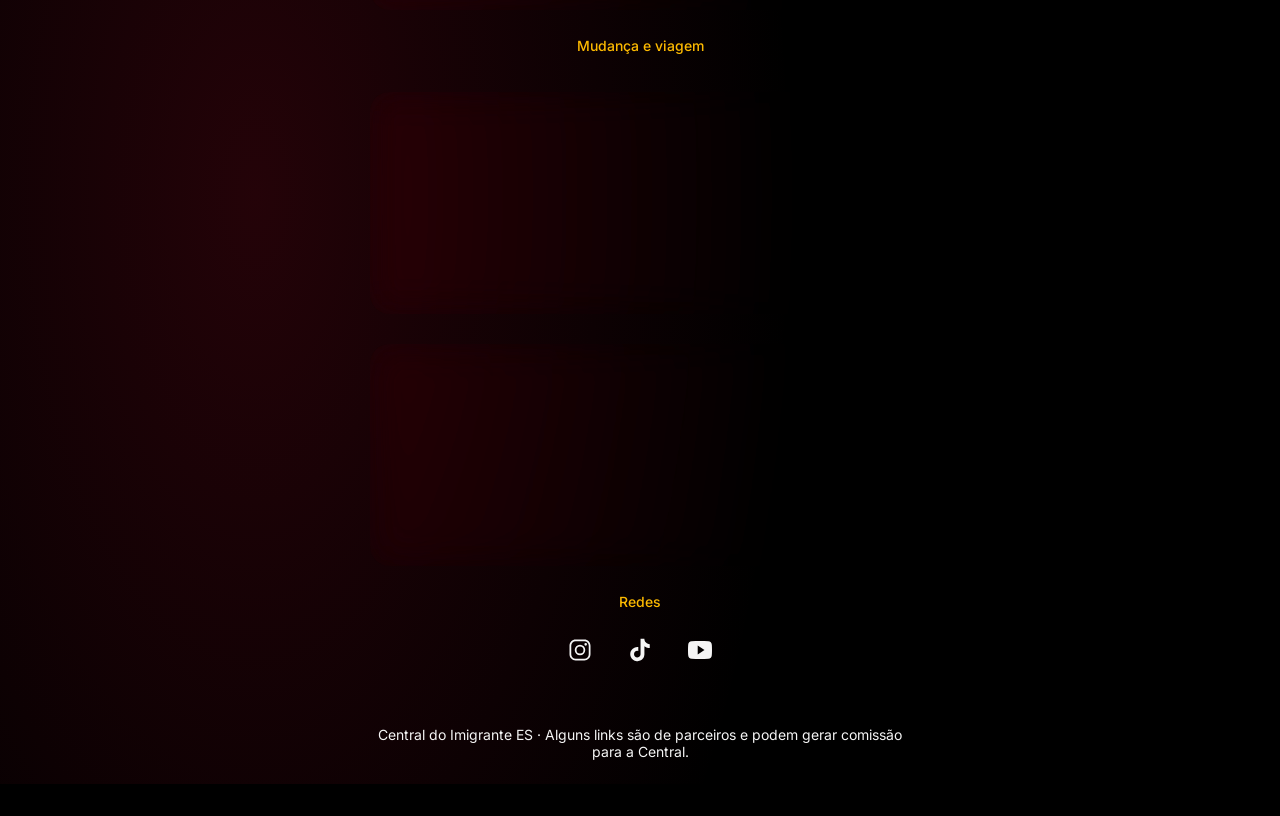
==== commit a92dac15: "Central do Imigrante: capa em foto no card dos Mapas Mentais Co-Authored-By: Claude Opus 5.5 <norepl" ====
--- a/central-imigrante/index.html
+++ b/central-imigrante/index.html
@@ -104,9 +104,9 @@
         <h2 id="secao-destaque" class="section-title">Novidade</h2>
         <ul class="banners">
         <li>
-          <a id="mapas-mentais" href="https://lastlink.com/p/C285BBCFA/checkout-payment?utm_source=instagram&amp;utm_medium=bio&amp;utm_campaign=central-imigrante" data-link-id="mapas-mentais" class="banner tone-red featured has-list" target="_blank" rel="noopener noreferrer">
+          <a id="mapas-mentais" href="https://lastlink.com/p/C285BBCFA/checkout-payment?utm_source=instagram&amp;utm_medium=bio&amp;utm_campaign=central-imigrante" data-link-id="mapas-mentais" class="banner tone-red featured photo-art has-list" target="_blank" rel="noopener noreferrer">
             <span class="banner-word" aria-hidden="true">MAPAS</span>
-            <span class="banner-art"><img src="../assets/central-imigrante/mapas-mentais.svg" alt="" loading="lazy" decoding="async" /></span>
+            <span class="banner-art"><img src="../assets/central-imigrante/mapas-mentais.webp" alt="Capa do material Mapas Mentais e Flashcards de espanhol" loading="lazy" decoding="async" /></span>
             <span class="banner-copy">
               <span class="banner-eyebrow">Material de espanhol</span>
               <span class="banner-title">Mapas Mentais de Espanhol Ilustrado</span>
--- a/style.css
+++ b/style.css
@@ -863,6 +863,21 @@
 }
 @media (prefers-reduced-motion: reduce) { ul li a.banner.featured { animation: none; } }
 
+/* Banner com foto: imagem quadrada inteira, sem sair do card */
+ul li a.banner.photo-art .banner-art { align-items: center; padding: 18px 4px 14px 14px; }
+ul li a.banner.photo-art.flip .banner-art { padding: 18px 14px 14px 4px; }
+ul li a.banner.photo-art .banner-art img {
+  width: 100%;
+  aspect-ratio: 1 / 1;
+  margin: 0;
+  object-fit: cover;
+  border-radius: 14px;
+  border: 2px solid rgba(253, 186, 1, 0.85);
+  filter: none;
+  box-shadow: 0 10px 22px rgba(0, 0, 0, 0.45);
+}
+ul li a.banner.photo-art:hover .banner-art img { transform: translateY(-3px) rotate(-1deg); }
+
 ul.banners .banner-list {
   grid-column: 1 / -1;
   display: flex;
